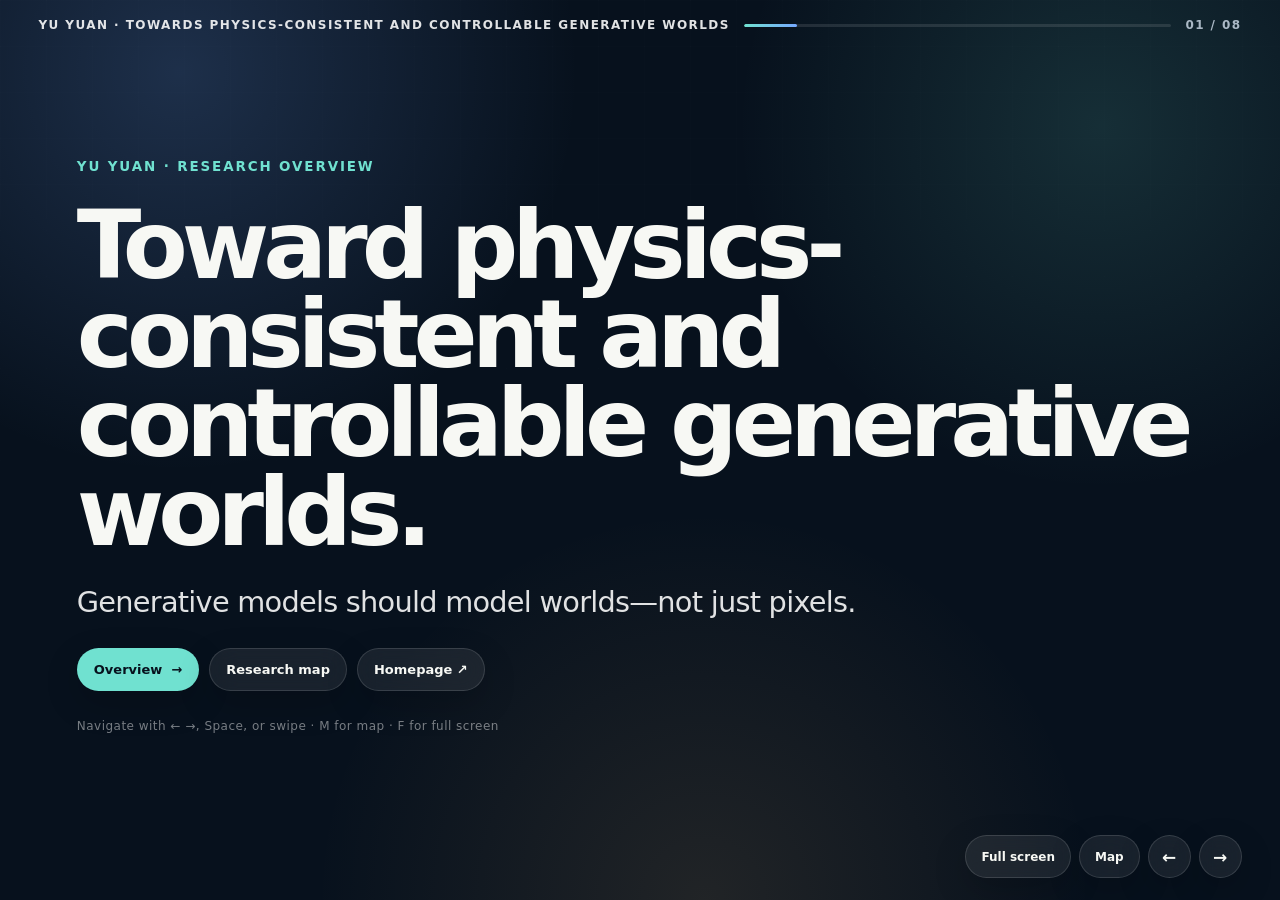
==== yu_work_slides/index.html @ f40a9c60 "clean last" ====
<!doctype html>
<html lang="en">
<head>
<meta charset="utf-8">
<meta name="viewport" content="width=device-width, initial-scale=1">
<meta name="theme-color" content="#07111d">
<title>Yu Yuan — Research Journey</title>
<meta name="description" content="Yu Yuan's research toward physics-consistent and controllable generative worlds.">
<style>
  :root {
    --bg: #07111d;
    --bg-soft: #0c1b2a;
    --ink: #f7f8f4;
    --muted: #aab8c5;
    --line: rgba(255,255,255,.13);
    --glass: rgba(255,255,255,.065);
    --cyan: #70e1d0;
    --blue: #77a9ff;
    --gold: #f4bd73;
    --coral: #ff897d;
    --shadow: 0 28px 90px rgba(0,0,0,.38);
  }
  * { box-sizing: border-box; }
  html, body { height: 100%; margin: 0; }
  html { background: var(--bg); }
  body {
    overflow: hidden;
    color: var(--ink);
    background:
      radial-gradient(circle at 14% 8%, rgba(119,169,255,.20), transparent 29%),
      radial-gradient(circle at 86% 14%, rgba(112,225,208,.14), transparent 27%),
      radial-gradient(circle at 55% 100%, rgba(244,189,115,.11), transparent 34%),
      var(--bg);
    font-family: Inter, ui-sans-serif, system-ui, -apple-system, BlinkMacSystemFont, "Segoe UI", sans-serif;
  }
  body::before {
    content: "";
    position: fixed;
    inset: 0;
    pointer-events: none;
    opacity: .3;
    background-image:
      linear-gradient(rgba(255,255,255,.035) 1px, transparent 1px),
      linear-gradient(90deg, rgba(255,255,255,.035) 1px, transparent 1px);
    background-size: 46px 46px;
    mask-image: linear-gradient(to bottom, black, transparent 88%);
  }
  a { color: inherit; text-decoration: none; }
  button { font: inherit; }
  :focus-visible { outline: 3px solid var(--cyan); outline-offset: 4px; }

  .topbar {
    position: fixed;
    z-index: 20;
    top: 18px;
    left: clamp(20px, 3vw, 44px);
    right: clamp(20px, 3vw, 44px);
    display: flex;
    align-items: center;
    gap: 14px;
    color: var(--muted);
    font-size: 12px;
    font-weight: 750;
    letter-spacing: .12em;
    text-transform: uppercase;
    pointer-events: none;
  }
  .brand { color: rgba(255,255,255,.88); white-space: nowrap; }
  .progress { flex: 1; height: 3px; overflow: hidden; border-radius: 99px; background: rgba(255,255,255,.11); }
  .progress i { display: block; width: 0; height: 100%; border-radius: inherit; background: linear-gradient(90deg, var(--cyan), var(--blue)); transition: width .35s ease; }
  .deck { position: relative; width: 100vw; height: 100vh; perspective: 1500px; }
  .slide {
    position: absolute;
    inset: 0;
    display: none;
    padding: clamp(60px, 6vw, 92px) clamp(26px, 6vw, 92px) clamp(82px, 8vh, 104px);
    opacity: 0;
    transform: translate3d(0, 20px, -18px) scale(.988);
    transition: opacity .34s ease, transform .34s ease;
  }
  .slide.active { display: grid; opacity: 1; transform: none; }
  .safe { width: min(1380px, 100%); height: 100%; margin: auto; display: grid; align-content: center; gap: clamp(18px, 3vh, 32px); }
  .eyebrow { color: var(--cyan); font-size: clamp(12px, 1.05vw, 15px); font-weight: 800; letter-spacing: .14em; text-transform: uppercase; }
  h1, h2, h3, p { margin: 0; }
  h1 { max-width: 1220px; font-size: clamp(50px, 7.4vw, 106px); line-height: .94; letter-spacing: -.064em; }
  h2 { max-width: 1150px; font-size: clamp(38px, 5.1vw, 76px); line-height: .99; letter-spacing: -.052em; }
  h3 { font-size: clamp(21px, 2vw, 31px); line-height: 1.08; letter-spacing: -.028em; }
  p { max-width: 920px; color: var(--muted); font-size: clamp(16px, 1.45vw, 22px); line-height: 1.48; }
  strong { color: var(--ink); }
  .lede { color: rgba(255,255,255,.88); font-size: clamp(20px, 2.25vw, 34px); line-height: 1.3; letter-spacing: -.026em; }
  .accent { color: var(--cyan); }
  .dim { color: rgba(255,255,255,.42); }
  .actions { display: flex; flex-wrap: wrap; gap: 10px; }
  .button, .nav button {
    display: inline-flex;
    align-items: center;
    justify-content: center;
    gap: 8px;
    min-height: 43px;
    padding: 10px 16px;
    border: 1px solid var(--line);
    border-radius: 999px;
    color: var(--ink);
    background: rgba(255,255,255,.075);
    box-shadow: 0 12px 34px rgba(0,0,0,.18);
    backdrop-filter: blur(14px);
    cursor: pointer;
    font-size: 13px;
    font-weight: 760;
    transition: transform .2s ease, background .2s ease, border-color .2s ease;
  }
  .button:hover, .nav button:hover { transform: translateY(-2px); background: rgba(255,255,255,.14); border-color: rgba(255,255,255,.27); }
  .button.primary { color: #07111d; border-color: transparent; background: var(--cyan); }
  .button.primary:hover { background: #96eee2; }
  .hint { color: rgba(255,255,255,.46); font-size: 12px; letter-spacing: .04em; }
  .glass { border: 1px solid var(--line); border-radius: 26px; background: linear-gradient(155deg, rgba(255,255,255,.10), rgba(255,255,255,.04)); box-shadow: var(--shadow); }
  .split { display: grid; grid-template-columns: minmax(0, .92fr) minmax(420px, 1.08fr); gap: clamp(28px, 4vw, 64px); align-items: center; }
  .copy { display: grid; gap: 18px; align-content: center; }
  .figure-wrap { position: relative; padding: 12px; }
  .figure-wrap::after { content: ""; position: absolute; inset: 12px; border-radius: 18px; box-shadow: inset 0 0 0 1px rgba(0,0,0,.08); pointer-events: none; }
  .figure { display: block; width: 100%; max-height: 58vh; object-fit: contain; border-radius: 18px; background: #fff; }
  .chips { display: flex; flex-wrap: wrap; gap: 8px; }
  .chip { padding: 7px 10px; border: 1px solid var(--line); border-radius: 999px; color: rgba(255,255,255,.72); background: rgba(255,255,255,.045); font-size: 12px; font-weight: 700; }
  .project-no { color: rgba(255,255,255,.30); font-size: 13px; font-weight: 850; letter-spacing: .15em; }
  .project-points { display: grid; grid-template-columns: repeat(3, 1fr); gap: 10px; }
  .project-points div { padding: 13px 14px; border-left: 2px solid rgba(112,225,208,.42); background: rgba(255,255,255,.035); }
  .project-points small { display: block; margin-bottom: 5px; color: var(--cyan); font-size: 10px; font-weight: 850; letter-spacing: .12em; text-transform: uppercase; }
  .project-points span { color: rgba(255,255,255,.78); font-size: 13px; line-height: 1.35; }

  .question { display: grid; gap: clamp(26px, 5vh, 50px); text-align: center; justify-items: center; }
  .question h2 { max-width: 1180px; }
  .axes { display: grid; width: min(1040px, 100%); grid-template-columns: repeat(4, 1fr); gap: 12px; }
  .axis { padding: 18px 12px; border: 1px solid var(--line); border-radius: 20px; background: rgba(255,255,255,.055); }
  .axis b { display: block; margin-bottom: 4px; font-size: clamp(18px, 2vw, 27px); }
  .axis span { color: var(--muted); font-size: 12px; }

  .map-head { display: flex; align-items: end; justify-content: space-between; gap: 30px; }
  .map { display: grid; grid-template-columns: repeat(4, 1fr); gap: 14px; }
  .map-card {
    position: relative;
    min-height: clamp(225px, 30vh, 320px);
    overflow: hidden;
    padding: 22px;
    border: 1px solid var(--line);
    border-radius: 25px;
    background: rgba(255,255,255,.06);
    box-shadow: 0 22px 65px rgba(0,0,0,.22);
    display: flex;
    flex-direction: column;
    justify-content: space-between;
    transition: transform .23s ease, background .23s ease, border-color .23s ease;
  }
  .map-card::before { content: ""; position: absolute; inset: 0; z-index: -1; opacity: .55; background: radial-gradient(circle at 90% 0%, var(--glow), transparent 44%); }
  .map-card::after { content: "→"; position: absolute; right: 18px; bottom: 14px; color: var(--cyan); font-size: 24px; opacity: 0; transform: translateX(-8px); transition: .23s ease; }
  .map-card:hover { transform: translateY(-6px); background: rgba(255,255,255,.105); border-color: rgba(255,255,255,.25); }
  .map-card:hover::after { opacity: 1; transform: none; }
  .map-card small { color: var(--cyan); font-size: 10px; font-weight: 850; letter-spacing: .12em; text-transform: uppercase; }
  .map-card .venue { display: inline-block; margin-top: 8px; color: var(--gold); font-size: 11px; font-weight: 800; letter-spacing: .04em; }
  .map-card .step { color: rgba(255,255,255,.30); font-size: 42px; font-weight: 300; }
  .map-card p { margin-top: 10px; font-size: 14px; line-height: 1.4; }
  .map-card .unlock { margin-top: 16px; color: rgba(255,255,255,.75); font-size: 12px; font-weight: 750; }
  .map-card:nth-child(1) { --glow: rgba(255,137,125,.42); }
  .map-card:nth-child(2) { --glow: rgba(244,189,115,.42); }
  .map-card:nth-child(3) { --glow: rgba(119,169,255,.42); }
  .map-card:nth-child(4) { --glow: rgba(112,225,208,.42); }
  .map-arrow { display: none; }

  .nav { position: fixed; z-index: 30; right: clamp(18px, 3vw, 44px); bottom: 22px; display: flex; gap: 8px; }
  .nav button { width: 43px; padding: 0; font-size: 17px; }
  .nav #mapButton, .nav #fullscreenButton { width: auto; padding: 0 15px; font-size: 12px; }

  @media (max-width: 980px) {
    body { overflow: auto; }
    .deck { min-height: 100vh; height: auto; }
    .slide { position: relative; min-height: 100vh; height: auto; overflow: auto; }
    .slide:not(.active) { display: none; }
    .safe { height: auto; min-height: calc(100vh - 142px); }
    .split { grid-template-columns: 1fr; }
    .split { align-content: start; }
    .figure { max-height: 40vh; }
    .map { grid-template-columns: 1fr 1fr; }
    .project-points { grid-template-columns: 1fr; }
  }
  @media (max-width: 640px) {
    .topbar { top: 12px; }
    .brand { display: none; }
    .slide { padding: 56px 18px 92px; }
    .axes, .map { grid-template-columns: 1fr; }
    .map-head { display: grid; }
    .map-card { min-height: 190px; }
    .nav { right: 14px; bottom: 14px; }
  }
  @media (prefers-reduced-motion: reduce) {
    *, *::before, *::after { scroll-behavior: auto !important; transition-duration: .01ms !important; }
  }
</style>
</head>
<body>
<div class="topbar" aria-hidden="true">
  <span class="brand">Yu Yuan · Towards Physics-consistent and Controllable Generative Worlds</span>
  <div class="progress"><i id="bar"></i></div>
  <span id="count">01 / 08</span>
</div>

<main class="deck" id="deck">
  <section class="slide" data-route="home" aria-label="Introduction">
    <div class="safe">
      <div class="eyebrow">Yu Yuan · Research overview</div>
      <h1>Toward physics-consistent and controllable generative worlds.</h1>
      <p class="lede">Generative models should model worlds—not just pixels.</p>
      <div class="actions">
        <a class="button primary" href="#mission">Overview&nbsp; →</a>
        <a class="button" href="#map">Research map</a>
        <a class="button" href="../">Homepage ↗</a>
      </div>
      <p class="hint">Navigate with ← →, Space, or swipe · M for map · F for full screen</p>
    </div>
  </section>

  <section class="slide" data-route="mission" aria-label="Research mission">
    <div class="safe question">
      <div class="eyebrow">The core research question</div>
      <h2>How can we build <span class="accent">physics-consistent and controllable generative worlds?</span></h2>
      <p class="lede">Consistent across camera, time, and space. Controllable through conditions, goals, and constraints.</p>
      <div class="axes">
        <div class="axis"><b>Camera</b><span>physics-consistent image formation</span></div>
        <div class="axis"><b>Time</b><span>controllable physical dynamics</span></div>
        <div class="axis"><b>Space</b><span>consistent 4D world completion</span></div>
        <div class="axis"><b>Action</b><span>control under goals and constraints</span></div>
      </div>
    </div>
  </section>

  <section class="slide" data-route="map" aria-label="Interactive research map">
    <div class="safe">
      <div class="map-head">
        <div>
          <div class="eyebrow">Interactive research map</div>
          <h2>Four steps toward physics-consistent and controllable generative worlds.</h2>
        </div>
      </div>
      <div class="map">
        <a class="map-card" href="#genphoto">
          <div><span class="step">01</span><small>Space × Camera</small><h3>Generative Photography</h3><span class="venue">CVPR 2025 Highlight</span><p>Change the camera, preserve the scene.</p></div>
          <div class="unlock">Camera-physics consistency and control</div>
        </a>
        <a class="map-card" href="#newtongen">
          <div><span class="step">02</span><small>Time × Physics</small><h3>NewtonGen</h3><span class="venue">ICLR 2026</span><p>Generate motion that follows physical laws.</p></div>
          <div class="unlock">Motion-physics consistency and control</div>
        </a>
        <a class="map-card" href="#seeu">
          <div><span class="step">03</span><small>Space × Time</small><h3>SeeU</h3><span class="venue">CVPR 2026</span><p>Generate the world beyond observed space-time.</p></div>
          <div class="unlock">Space-time consistency and generation</div>
        </a>
        <a class="map-card" href="#optiworld">
          <div><span class="step">04</span><small>Action × Constraints</small><h3>OptiWorld</h3><span class="venue">Under Review</span><p>Choose a better future under constraints.</p></div>
          <div class="unlock">Goal-directed control under constraints</div>
        </a>
      </div>
    </div>
  </section>

  <section class="slide" data-route="genphoto" aria-label="Generative Photography">
    <div class="safe split">
      <div class="copy">
        <div class="project-no">01 / 04</div>
        <div class="eyebrow">Generative Photography · CVPR 2025 Highlight</div>
        <h2>Control the camera, preserve the world.</h2>
        <p>Control focal length, bokeh, shutter speed, and color temperature while preserving scene identity.</p>
        <div class="project-points">
          <div><small>Problem</small><span>Camera prompts do not obey optics.</span></div>
          <div><small>Idea</small><span>Dimensional lifting disentangles scene and camera; differentiated parameter injection enables fine-grained control.</span></div>
          <div><small>Result</small><span>Controllable effects with stronger scene consistency.</span></div>
        </div>
        <div class="actions"><a class="button primary" href="https://yuyuanspace.com/GenerativePhotography/" target="_blank" rel="noopener">Project page ↗</a><a class="button" href="#map">Back to map</a></div>
      </div>
      <div class="figure-wrap glass"><img class="figure" src="genphoto_pipeline.png" alt="Generative Photography camera-control pipeline"></div>
    </div>
  </section>

  <section class="slide" data-route="newtongen" aria-label="NewtonGen">
    <div class="safe split">
      <div class="copy">
        <div class="project-no">02 / 04</div>
        <div class="eyebrow">NewtonGen · ICLR 2026</div>
        <h2>Give video generation a sense of physics.</h2>
        <p>Learn Neural Newtonian Dynamics, then guide video generation with explicit physical states.</p>
        <div class="project-points">
          <div><small>Problem</small><span>Video models imitate motion without understanding it.</span></div>
          <div><small>Idea</small><span>Linear neural ODEs plus a residual model.</span></div>
          <div><small>Result</small><span>Diverse motion with explicit parameter control.</span></div>
        </div>
        <div class="actions"><a class="button primary" href="https://yuyuanspace.com/NewtonGen/" target="_blank" rel="noopener">Project page ↗</a><a class="button" href="#map">Back to map</a></div>
      </div>
      <div class="figure-wrap glass"><img class="figure" src="newtongen_framework.png" alt="NewtonGen framework"></div>
    </div>
  </section>

  <section class="slide" data-route="seeu" aria-label="SeeU">
    <div class="safe split">
      <div class="copy">
        <div class="project-no">03 / 04</div>
        <div class="eyebrow">SeeU · CVPR 2026</div>
        <h2>See beyond the observed time and space.</h2>
        <p>Lift sparse 2D observations into a continuous 4D world across unseen times and viewpoints.</p>
        <div class="project-points">
          <div><small>Problem</small><span>Observations are sparse in both time and viewpoint.</span></div>
          <div><small>Idea</small><span>Model continuous physical equations of motion in a 4D world.</span></div>
          <div><small>Result</small><span>Temporal, spatial, and edited unseen-world generation.</span></div>
        </div>
        <div class="actions"><a class="button primary" href="https://yuyuanspace.com/SeeU/" target="_blank" rel="noopener">Project page ↗</a><a class="button" href="#map">Back to map</a></div>
      </div>
      <div class="figure-wrap glass"><img class="figure" src="seeu_prelim.png" alt="SeeU continuous 4D world overview"></div>
    </div>
  </section>

  <section class="slide" data-route="optiworld" aria-label="OptiWorld">
    <div class="safe split">
      <div class="copy">
        <div class="project-no">04 / 04</div>
        <div class="eyebrow">OptiWorld · Under Review</div>
        <h2>Plan a better future, then render it.</h2>
        <p>Optimize goal-directed trajectories under physical constraints before rendering the future.</p>
        <div class="project-points">
          <div><small>Problem</small><span>Plausible futures can still be unsafe or inefficient.</span></div>
          <div><small>Idea</small><span>Unify constraints on a trajectory manifold, then actively perceive and plan the optimal path.</span></div>
          <div><small>Result</small><span>Goal-conditioned and counterfactual world generation.</span></div>
        </div>
        <div class="actions"><a class="button primary" href="https://yuyuanspace.com/OptiWorld/" target="_blank" rel="noopener">Project page ↗</a><a class="button" href="#map">Back to map</a></div>
      </div>
      <div class="figure-wrap glass"><img class="figure" src="optiworld_teaser.png" alt="OptiWorld optimal-control overview"></div>
    </div>
  </section>

  <section class="slide" data-route="end" aria-label="Closing">
    <div class="safe question">
      <h1>Thank you.</h1>
      <div class="actions">
        <a class="button primary" href="mailto:mryuanyu@outlook.com">Email</a>
        <a class="button" href="../">Homepage ↗</a>
        <a class="button" href="#home">Restart</a>
      </div>
    </div>
  </section>

</main>

<nav class="nav" aria-label="Slide navigation">
  <button id="fullscreenButton" type="button" aria-label="Enter full screen">Full screen</button>
  <button id="mapButton" type="button" aria-label="Open research map">Map</button>
  <button id="prev" type="button" aria-label="Previous slide">←</button>
  <button id="next" type="button" aria-label="Next slide">→</button>
</nav>

<script>
(() => {
  const slides = [...document.querySelectorAll('.slide')];
  const routes = slides.map(slide => slide.dataset.route);
  const bar = document.getElementById('bar');
  const count = document.getElementById('count');
  const fullscreenButton = document.getElementById('fullscreenButton');
  let index = 0;
  let startX = null;

  const routeFromUrl = () => {
    const query = new URLSearchParams(location.search);
    return query.get('slide') || decodeURIComponent(location.hash.replace(/^#\/?/, '')).trim() || 'home';
  };

  const go = (target, updateUrl = true) => {
    if (typeof target === 'string') {
      const found = routes.indexOf(target);
      index = found >= 0 ? found : 0;
    } else {
      index = Math.min(Math.max(target, 0), slides.length - 1);
    }
    slides.forEach((slide, slideIndex) => {
      const active = slideIndex === index;
      slide.classList.toggle('active', active);
      slide.setAttribute('aria-hidden', String(!active));
      if (active) slide.scrollTop = 0;
    });
    bar.style.width = `${((index + 1) / slides.length * 100).toFixed(2)}%`;
    count.textContent = `${String(index + 1).padStart(2, '0')} / ${String(slides.length).padStart(2, '0')}`;
    document.getElementById('prev').disabled = index === 0;
    document.getElementById('next').disabled = index === slides.length - 1;
    if (updateUrl && location.hash !== `#${routes[index]}`) history.pushState(null, '', `#${routes[index]}`);
  };

  addEventListener('hashchange', () => go(routeFromUrl(), false));
  addEventListener('popstate', () => go(routeFromUrl(), false));
  document.getElementById('prev').addEventListener('click', () => go(index - 1));
  document.getElementById('next').addEventListener('click', () => go(index + 1));
  document.getElementById('mapButton').addEventListener('click', () => go('map'));

  const fullscreenElement = () => document.fullscreenElement || document.webkitFullscreenElement;
  const enterFullscreen = document.documentElement.requestFullscreen || document.documentElement.webkitRequestFullscreen;
  const exitFullscreen = document.exitFullscreen || document.webkitExitFullscreen;
  const updateFullscreenButton = () => {
    const active = Boolean(fullscreenElement());
    fullscreenButton.textContent = active ? 'Exit full screen' : 'Full screen';
    fullscreenButton.setAttribute('aria-label', active ? 'Exit full screen' : 'Enter full screen');
  };
  const toggleFullscreen = async () => {
    try {
      if (fullscreenElement()) await exitFullscreen.call(document);
      else await enterFullscreen.call(document.documentElement);
    } catch (_) {}
  };
  if (!enterFullscreen || !exitFullscreen) fullscreenButton.hidden = true;
  else fullscreenButton.addEventListener('click', toggleFullscreen);
  document.addEventListener('fullscreenchange', updateFullscreenButton);
  document.addEventListener('webkitfullscreenchange', updateFullscreenButton);

  document.addEventListener('keydown', event => {
    if (event.metaKey || event.ctrlKey || event.altKey) return;
    if (['ArrowRight', 'PageDown', ' '].includes(event.key)) { event.preventDefault(); go(index + 1); }
    if (['ArrowLeft', 'PageUp', 'Backspace'].includes(event.key)) { event.preventDefault(); go(index - 1); }
    if (event.key.toLowerCase() === 'm') go('map');
    if (event.key.toLowerCase() === 'f' && !fullscreenButton.hidden) toggleFullscreen();
    if (event.key === 'Home') go(0);
    if (event.key === 'End') go(slides.length - 1);
  });
  addEventListener('pointerdown', event => { startX = event.clientX; });
  addEventListener('pointerup', event => {
    if (startX === null) return;
    const delta = event.clientX - startX;
    if (Math.abs(delta) > 80) go(index + (delta < 0 ? 1 : -1));
    startX = null;
  });

  go(routeFromUrl(), false);
})();
</script>
</body>
</html>
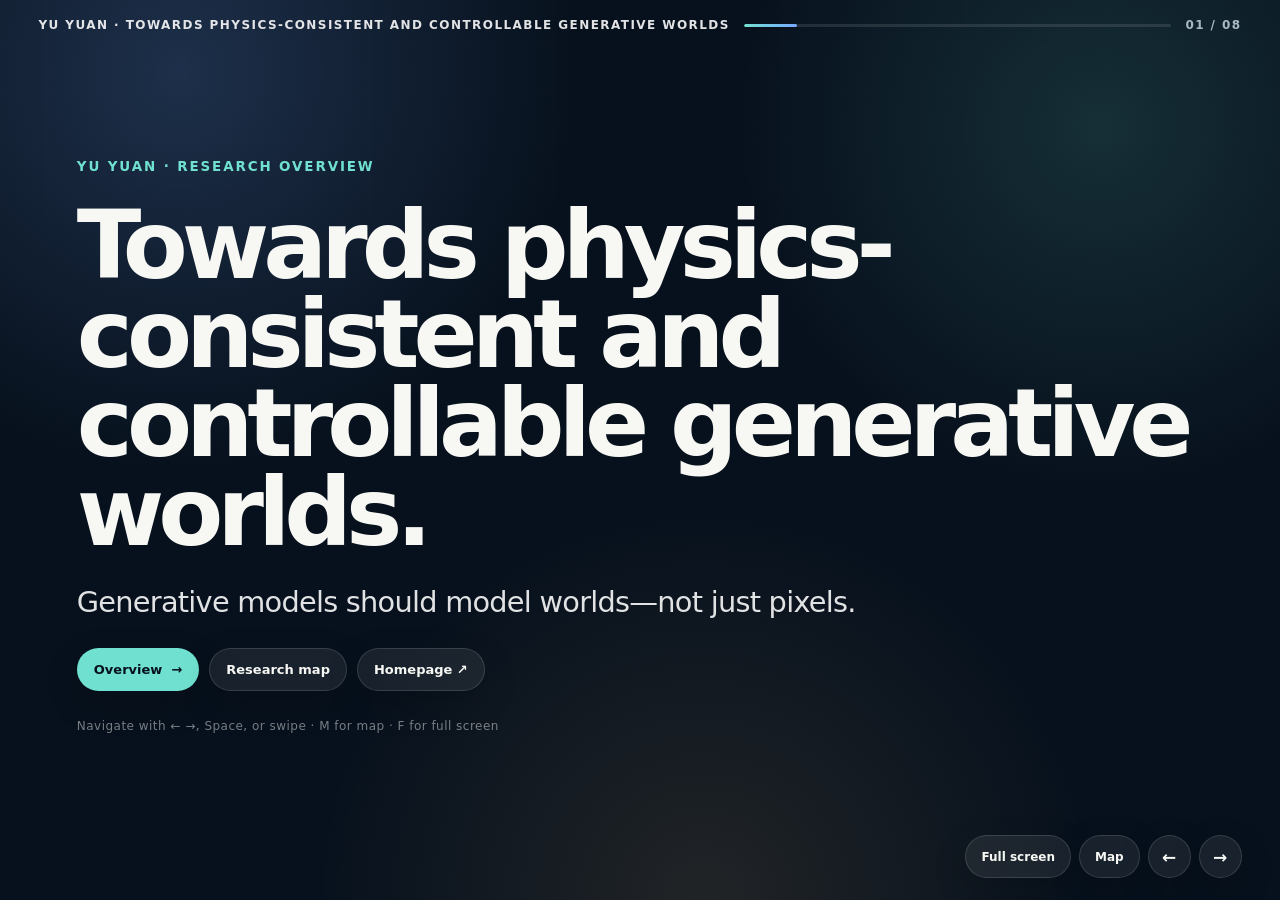
==== commit 387326f4: "add s" ====
--- a/yu_work_slides/index.html
+++ b/yu_work_slides/index.html
@@ -206,7 +206,7 @@
   <section class="slide" data-route="home" aria-label="Introduction">
     <div class="safe">
       <div class="eyebrow">Yu Yuan · Research overview</div>
-      <h1>Toward physics-consistent and controllable generative worlds.</h1>
+      <h1>Towards physics-consistent and controllable generative worlds.</h1>
       <p class="lede">Generative models should model worlds—not just pixels.</p>
       <div class="actions">
         <a class="button primary" href="#mission">Overview&nbsp; →</a>
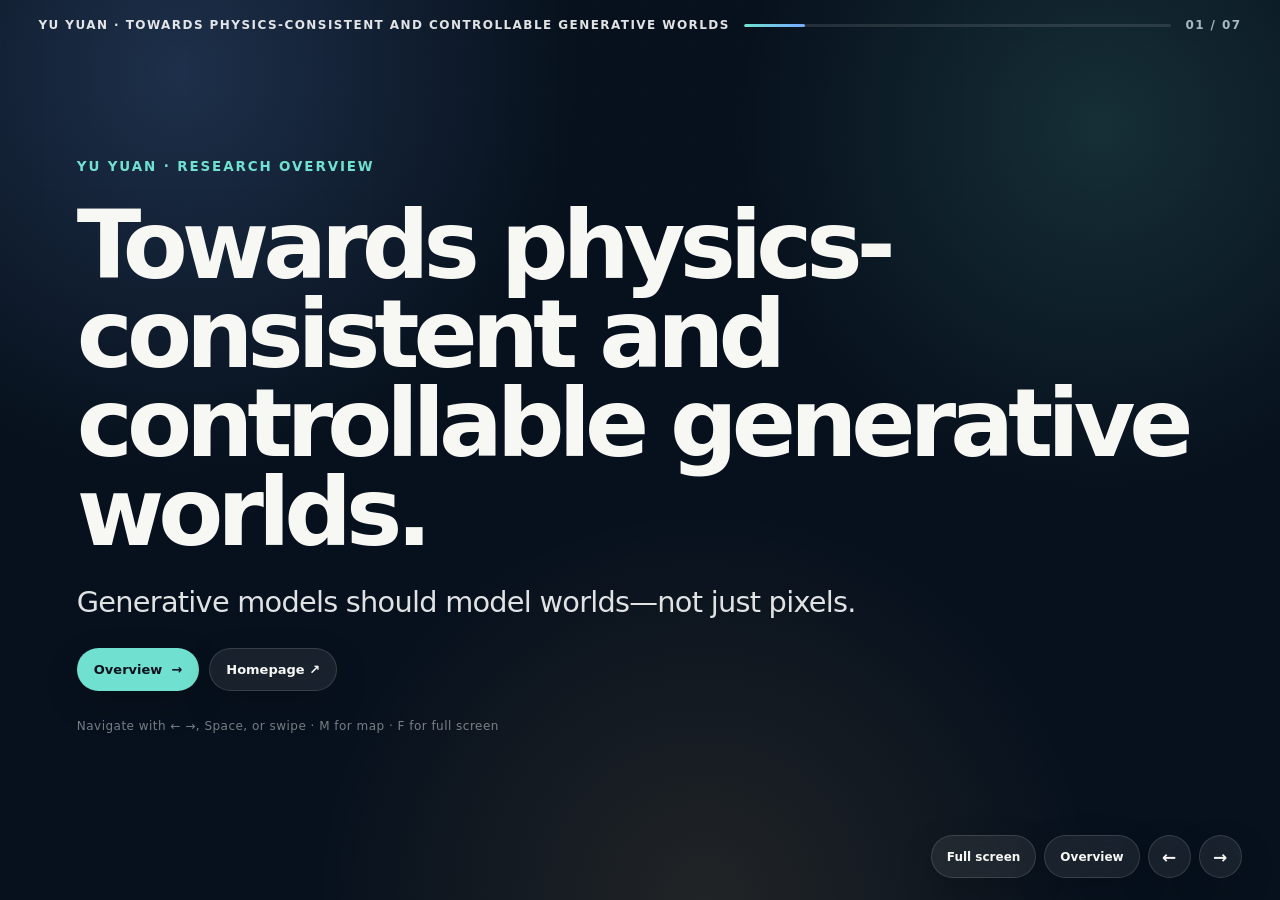
==== commit 7e523772: "update slides" ====
--- a/yu_work_slides/index.html
+++ b/yu_work_slides/index.html
@@ -119,6 +119,12 @@
   .figure-wrap { position: relative; padding: 12px; }
   .figure-wrap::after { content: ""; position: absolute; inset: 12px; border-radius: 18px; box-shadow: inset 0 0 0 1px rgba(0,0,0,.08); pointer-events: none; }
   .figure { display: block; width: 100%; max-height: 58vh; object-fit: contain; border-radius: 18px; background: #fff; }
+  .media-grid { display: grid; width: 100%; overflow: hidden; gap: 4px; border-radius: 18px; background: #fff; }
+  .media-grid img, .media-grid video { display: block; width: 100%; height: 100%; min-width: 0; object-fit: contain; background: #fff; }
+  .media-grid.genphoto-grid { grid-template-columns: repeat(2, 1fr); aspect-ratio: 3 / 2; }
+  .media-grid.newtongen-grid { grid-template-columns: repeat(2, 1fr); aspect-ratio: 4 / 1; }
+  .media-grid.seeu-grid { grid-template-columns: 4fr 4fr 2fr; aspect-ratio: 3.6 / 1; }
+  .media-grid.optiworld-grid { grid-template-columns: repeat(2, 1fr); aspect-ratio: 3 / 1; }
   .chips { display: flex; flex-wrap: wrap; gap: 8px; }
   .chip { padding: 7px 10px; border: 1px solid var(--line); border-radius: 999px; color: rgba(255,255,255,.72); background: rgba(255,255,255,.045); font-size: 12px; font-weight: 700; }
   .project-no { color: rgba(255,255,255,.30); font-size: 13px; font-weight: 850; letter-spacing: .15em; }
@@ -129,41 +135,56 @@
 
   .question { display: grid; gap: clamp(26px, 5vh, 50px); text-align: center; justify-items: center; }
   .question h2 { max-width: 1180px; }
-  .axes { display: grid; width: min(1040px, 100%); grid-template-columns: repeat(4, 1fr); gap: 12px; }
-  .axis { padding: 18px 12px; border: 1px solid var(--line); border-radius: 20px; background: rgba(255,255,255,.055); }
-  .axis b { display: block; margin-bottom: 4px; font-size: clamp(18px, 2vw, 27px); }
-  .axis span { color: var(--muted); font-size: 12px; }
-
-  .map-head { display: flex; align-items: end; justify-content: space-between; gap: 30px; }
-  .map { display: grid; grid-template-columns: repeat(4, 1fr); gap: 14px; }
-  .map-card {
+  .overview { gap: clamp(22px, 3.5vh, 36px); }
+  .overview-intro { display: grid; gap: 10px; }
+  .overview-intro h2 { max-width: 1120px; font-size: clamp(36px, 4.6vw, 66px); }
+  .overview-intro .lede { max-width: 1160px; font-size: clamp(18px, 1.8vw, 27px); }
+  .timeline { position: relative; display: grid; width: 100%; grid-template-columns: repeat(4, minmax(0, 1fr)); gap: clamp(12px, 2vw, 28px); }
+  .timeline::before {
+    content: "";
+    position: absolute;
+    top: 27px;
+    left: 12.5%;
+    right: 12.5%;
+    height: 4px;
+    border-radius: 99px;
+    background: linear-gradient(90deg, var(--coral), var(--gold), var(--blue), var(--cyan));
+    box-shadow: 0 0 28px rgba(112,225,208,.24);
+  }
+  .milestone {
+    --tone: var(--cyan);
     position: relative;
-    min-height: clamp(225px, 30vh, 320px);
-    overflow: hidden;
-    padding: 22px;
-    border: 1px solid var(--line);
-    border-radius: 25px;
-    background: rgba(255,255,255,.06);
-    box-shadow: 0 22px 65px rgba(0,0,0,.22);
-    display: flex;
-    flex-direction: column;
-    justify-content: space-between;
-    transition: transform .23s ease, background .23s ease, border-color .23s ease;
-  }
-  .map-card::before { content: ""; position: absolute; inset: 0; z-index: -1; opacity: .55; background: radial-gradient(circle at 90% 0%, var(--glow), transparent 44%); }
-  .map-card::after { content: "→"; position: absolute; right: 18px; bottom: 14px; color: var(--cyan); font-size: 24px; opacity: 0; transform: translateX(-8px); transition: .23s ease; }
-  .map-card:hover { transform: translateY(-6px); background: rgba(255,255,255,.105); border-color: rgba(255,255,255,.25); }
-  .map-card:hover::after { opacity: 1; transform: none; }
-  .map-card small { color: var(--cyan); font-size: 10px; font-weight: 850; letter-spacing: .12em; text-transform: uppercase; }
-  .map-card .venue { display: inline-block; margin-top: 8px; color: var(--gold); font-size: 11px; font-weight: 800; letter-spacing: .04em; }
-  .map-card .step { color: rgba(255,255,255,.30); font-size: 42px; font-weight: 300; }
-  .map-card p { margin-top: 10px; font-size: 14px; line-height: 1.4; }
-  .map-card .unlock { margin-top: 16px; color: rgba(255,255,255,.75); font-size: 12px; font-weight: 750; }
-  .map-card:nth-child(1) { --glow: rgba(255,137,125,.42); }
-  .map-card:nth-child(2) { --glow: rgba(244,189,115,.42); }
-  .map-card:nth-child(3) { --glow: rgba(119,169,255,.42); }
-  .map-card:nth-child(4) { --glow: rgba(112,225,208,.42); }
-  .map-arrow { display: none; }
+    z-index: 1;
+    display: grid;
+    justify-items: center;
+    gap: 9px;
+    padding: 0 8px;
+    text-align: center;
+    transition: transform .22s ease;
+  }
+  .milestone:hover { transform: translateY(-5px); }
+  .milestone:nth-child(1) { --tone: var(--coral); }
+  .milestone:nth-child(2) { --tone: var(--gold); }
+  .milestone:nth-child(3) { --tone: var(--blue); }
+  .milestone:nth-child(4) { --tone: var(--cyan); }
+  .milestone-dot {
+    display: grid;
+    width: 58px;
+    height: 58px;
+    place-items: center;
+    border: 2px solid var(--tone);
+    border-radius: 50%;
+    color: #07111d;
+    background: var(--tone);
+    box-shadow: 0 0 0 8px rgba(7,17,29,.92), 0 12px 34px rgba(0,0,0,.32);
+    font-size: 13px;
+    font-weight: 900;
+    letter-spacing: .08em;
+  }
+  .milestone h3 { margin-top: 8px; font-size: clamp(19px, 1.75vw, 27px); }
+  .milestone-meta { color: var(--tone); font-size: 10px; font-weight: 850; letter-spacing: .11em; text-transform: uppercase; }
+  .milestone-venue { color: rgba(255,255,255,.62); font-size: 11px; font-weight: 750; letter-spacing: .035em; }
+  .milestone p { max-width: 250px; font-size: 13px; line-height: 1.42; }
 
   .nav { position: fixed; z-index: 30; right: clamp(18px, 3vw, 44px); bottom: 22px; display: flex; gap: 8px; }
   .nav button { width: 43px; padding: 0; font-size: 17px; }
@@ -178,16 +199,20 @@
     .split { grid-template-columns: 1fr; }
     .split { align-content: start; }
     .figure { max-height: 40vh; }
-    .map { grid-template-columns: 1fr 1fr; }
     .project-points { grid-template-columns: 1fr; }
   }
   @media (max-width: 640px) {
     .topbar { top: 12px; }
     .brand { display: none; }
     .slide { padding: 56px 18px 92px; }
-    .axes, .map { grid-template-columns: 1fr; }
-    .map-head { display: grid; }
-    .map-card { min-height: 190px; }
+    .timeline { grid-template-columns: 1fr; gap: 20px; }
+    .timeline::before { top: 29px; bottom: 29px; left: 27px; right: auto; width: 4px; height: auto; }
+    .milestone { grid-template-columns: 58px 1fr; grid-template-rows: auto auto auto auto; justify-items: start; column-gap: 14px; padding: 0; text-align: left; }
+    .milestone-dot { grid-column: 1; grid-row: 1 / 5; }
+    .milestone h3 { grid-column: 2; grid-row: 1; margin-top: 0; }
+    .milestone-meta { grid-column: 2; grid-row: 2; }
+    .milestone-venue { grid-column: 2; grid-row: 3; }
+    .milestone p { grid-column: 2; grid-row: 4; max-width: none; }
     .nav { right: 14px; bottom: 14px; }
   }
   @media (prefers-reduced-motion: reduce) {
@@ -199,7 +224,7 @@
 <div class="topbar" aria-hidden="true">
   <span class="brand">Yu Yuan · Towards Physics-consistent and Controllable Generative Worlds</span>
   <div class="progress"><i id="bar"></i></div>
-  <span id="count">01 / 08</span>
+  <span id="count">01 / 07</span>
 </div>
 
 <main class="deck" id="deck">
@@ -210,7 +235,6 @@
       <p class="lede">Generative models should model worlds—not just pixels.</p>
       <div class="actions">
         <a class="button primary" href="#mission">Overview&nbsp; →</a>
-        <a class="button" href="#map">Research map</a>
         <a class="button" href="../">Homepage ↗</a>
       </div>
       <p class="hint">Navigate with ← →, Space, or swipe · M for map · F for full screen</p>
@@ -218,43 +242,40 @@
   </section>
 
   <section class="slide" data-route="mission" aria-label="Research mission">
-    <div class="safe question">
-      <div class="eyebrow">The core research question</div>
-      <h2>How can we build <span class="accent">physics-consistent and controllable generative worlds?</span></h2>
-      <p class="lede">Consistent across camera, time, and space. Controllable through conditions, goals, and constraints.</p>
-      <div class="axes">
-        <div class="axis"><b>Camera</b><span>physics-consistent image formation</span></div>
-        <div class="axis"><b>Time</b><span>controllable physical dynamics</span></div>
-        <div class="axis"><b>Space</b><span>consistent 4D world completion</span></div>
-        <div class="axis"><b>Action</b><span>control under goals and constraints</span></div>
-      </div>
-    </div>
-  </section>
-
-  <section class="slide" data-route="map" aria-label="Interactive research map">
-    <div class="safe">
-      <div class="map-head">
-        <div>
-          <div class="eyebrow">Interactive research map</div>
-          <h2>Four steps toward physics-consistent and controllable generative worlds.</h2>
-        </div>
-      </div>
-      <div class="map">
-        <a class="map-card" href="#genphoto">
-          <div><span class="step">01</span><small>Space × Camera</small><h3>Generative Photography</h3><span class="venue">CVPR 2025 Highlight</span><p>Change the camera, preserve the scene.</p></div>
-          <div class="unlock">Camera-physics consistency and control</div>
+    <div class="safe overview">
+      <div class="overview-intro">
+        <div class="eyebrow">One question · Four perspectives</div>
+        <h2>World generation begins with the rules that make a world coherent.</h2>
+        <p class="lede">Can generative models follow physical rules across <span class="accent">camera, dynamics, space–time, and action?</span></p>
+      </div>
+      <div class="timeline">
+        <a class="milestone" href="#genphoto">
+          <span class="milestone-dot">01</span>
+          <h3>Generative Photography</h3>
+          <span class="milestone-meta">Camera</span>
+          <span class="milestone-venue">CVPR 2025 Highlight</span>
+          <p>Disentangle scene and camera for precise imaging control.</p>
         </a>
-        <a class="map-card" href="#newtongen">
-          <div><span class="step">02</span><small>Time × Physics</small><h3>NewtonGen</h3><span class="venue">ICLR 2026</span><p>Generate motion that follows physical laws.</p></div>
-          <div class="unlock">Motion-physics consistency and control</div>
+        <a class="milestone" href="#newtongen">
+          <span class="milestone-dot">02</span>
+          <h3>NewtonGen</h3>
+          <span class="milestone-meta">Dynamics</span>
+          <span class="milestone-venue">ICLR 2026</span>
+          <p>Model latent physical dynamics to guide controllable motion.</p>
         </a>
-        <a class="map-card" href="#seeu">
-          <div><span class="step">03</span><small>Space × Time</small><h3>SeeU</h3><span class="venue">CVPR 2026</span><p>Generate the world beyond observed space-time.</p></div>
-          <div class="unlock">Space-time consistency and generation</div>
+        <a class="milestone" href="#seeu">
+          <span class="milestone-dot">03</span>
+          <h3>SeeU</h3>
+          <span class="milestone-meta">Space–time</span>
+          <span class="milestone-venue">CVPR 2026</span>
+          <p>Lift sparse observations into continuous 4D dynamics.</p>
         </a>
-        <a class="map-card" href="#optiworld">
-          <div><span class="step">04</span><small>Action × Constraints</small><h3>OptiWorld</h3><span class="venue">Under Review</span><p>Choose a better future under constraints.</p></div>
-          <div class="unlock">Goal-directed control under constraints</div>
+        <a class="milestone" href="#optiworld">
+          <span class="milestone-dot">04</span>
+          <h3>OptiWorld</h3>
+          <span class="milestone-meta">Action</span>
+          <span class="milestone-venue">Under Review</span>
+          <p>Optimize trajectories before rendering future motion.</p>
         </a>
       </div>
     </div>
@@ -266,7 +287,7 @@
         <div class="project-no">01 / 04</div>
         <div class="eyebrow">Generative Photography · CVPR 2025 Highlight</div>
         <h2>Control the camera, preserve the world.</h2>
-        <p>Control focal length, bokeh, shutter speed, and color temperature while preserving scene identity.</p>
+        <p>Control bokeh, focal length, shutter speed, and color temperature while preserving scene identity.</p>
         <div class="project-points">
           <div><small>Problem</small><span>Camera prompts do not obey optics.</span></div>
           <div><small>Idea</small><span>Dimensional lifting disentangles scene and camera; differentiated parameter injection enables fine-grained control.</span></div>
@@ -274,7 +295,14 @@
         </div>
         <div class="actions"><a class="button primary" href="https://yuyuanspace.com/GenerativePhotography/" target="_blank" rel="noopener">Project page ↗</a><a class="button" href="#map">Back to map</a></div>
       </div>
-      <div class="figure-wrap glass"><img class="figure" src="genphoto_pipeline.png" alt="Generative Photography camera-control pipeline"></div>
+      <div class="figure-wrap glass">
+        <div class="media-grid genphoto-grid" aria-label="Generative Photography camera-control results">
+          <img src="https://yuyuanspace.com/GenerativePhotography/static/videos/bokeh_rendering/0_desserts_Our.gif" alt="Bokeh rendering result">
+          <img src="https://yuyuanspace.com/GenerativePhotography/static/videos/focal_length/0_office_Our.gif" alt="Focal length control result">
+          <img src="https://yuyuanspace.com/GenerativePhotography/static/videos/shutter_speed/4_kitchen_Our.gif" alt="Shutter speed control result">
+          <img src="https://yuyuanspace.com/GenerativePhotography/static/videos/color_temperature/0_room_Our.gif" alt="Color temperature control result">
+        </div>
+      </div>
     </div>
   </section>
 
@@ -292,7 +320,12 @@
         </div>
         <div class="actions"><a class="button primary" href="https://yuyuanspace.com/NewtonGen/" target="_blank" rel="noopener">Project page ↗</a><a class="button" href="#map">Back to map</a></div>
       </div>
-      <div class="figure-wrap glass"><img class="figure" src="newtongen_framework.png" alt="NewtonGen framework"></div>
+      <div class="figure-wrap glass">
+        <div class="media-grid newtongen-grid" aria-label="NewtonGen physics-consistent motion results">
+          <img src="https://yuyuanspace.com/NewtonGen/static/images/teaser_a.gif" alt="NewtonGen supported dynamics">
+          <img src="https://yuyuanspace.com/NewtonGen/static/images/teaser_b.gif" alt="NewtonGen controllable generation results">
+        </div>
+      </div>
     </div>
   </section>
 
@@ -310,7 +343,13 @@
         </div>
         <div class="actions"><a class="button primary" href="https://yuyuanspace.com/SeeU/" target="_blank" rel="noopener">Project page ↗</a><a class="button" href="#map">Back to map</a></div>
       </div>
-      <div class="figure-wrap glass"><img class="figure" src="seeu_prelim.png" alt="SeeU continuous 4D world overview"></div>
+      <div class="figure-wrap glass">
+        <div class="media-grid seeu-grid" aria-label="SeeU unseen world generation results">
+          <video autoplay loop muted playsinline preload="metadata" aria-label="SeeU unseen temporal generation"><source src="https://yuyuanspace.com/SeeU/static/videos/teaser/teaser_time.mp4" type="video/mp4"></video>
+          <video autoplay loop muted playsinline preload="metadata" aria-label="SeeU unseen spatial generation"><source src="https://yuyuanspace.com/SeeU/static/videos/teaser/teaser_space.mp4" type="video/mp4"></video>
+          <video autoplay loop muted playsinline preload="metadata" aria-label="SeeU video editing"><source src="https://yuyuanspace.com/SeeU/static/videos/teaser/teaser_edit.mp4" type="video/mp4"></video>
+        </div>
+      </div>
     </div>
   </section>
 
@@ -328,7 +367,12 @@
         </div>
         <div class="actions"><a class="button primary" href="https://yuyuanspace.com/OptiWorld/" target="_blank" rel="noopener">Project page ↗</a><a class="button" href="#map">Back to map</a></div>
       </div>
-      <div class="figure-wrap glass"><img class="figure" src="optiworld_teaser.png" alt="OptiWorld optimal-control overview"></div>
+      <div class="figure-wrap glass">
+        <div class="media-grid optiworld-grid" aria-label="OptiWorld controlled video generation results">
+          <img src="../images/OptiWorld.gif" alt="OptiWorld research teaser">
+          <video autoplay loop muted playsinline preload="metadata" aria-label="OptiWorld goal-conditioned image-to-video Case 6"><source src="https://yuyuanspace.com/OptiWorld/static/videos/optiworld/image_goal_conditioned_I2V/comparison_6/OptiWorld.mp4" type="video/mp4"></video>
+        </div>
+      </div>
     </div>
   </section>
 
@@ -347,7 +391,7 @@
 
 <nav class="nav" aria-label="Slide navigation">
   <button id="fullscreenButton" type="button" aria-label="Enter full screen">Full screen</button>
-  <button id="mapButton" type="button" aria-label="Open research map">Map</button>
+  <button id="mapButton" type="button" aria-label="Open research overview">Overview</button>
   <button id="prev" type="button" aria-label="Previous slide">←</button>
   <button id="next" type="button" aria-label="Next slide">→</button>
 </nav>
@@ -369,7 +413,8 @@
 
   const go = (target, updateUrl = true) => {
     if (typeof target === 'string') {
-      const found = routes.indexOf(target);
+      const normalizedTarget = target === 'map' ? 'mission' : target;
+      const found = routes.indexOf(normalizedTarget);
       index = found >= 0 ? found : 0;
     } else {
       index = Math.min(Math.max(target, 0), slides.length - 1);
@@ -391,7 +436,7 @@
   addEventListener('popstate', () => go(routeFromUrl(), false));
   document.getElementById('prev').addEventListener('click', () => go(index - 1));
   document.getElementById('next').addEventListener('click', () => go(index + 1));
-  document.getElementById('mapButton').addEventListener('click', () => go('map'));
+  document.getElementById('mapButton').addEventListener('click', () => go('mission'));
 
   const fullscreenElement = () => document.fullscreenElement || document.webkitFullscreenElement;
   const enterFullscreen = document.documentElement.requestFullscreen || document.documentElement.webkitRequestFullscreen;
@@ -416,7 +461,7 @@
     if (event.metaKey || event.ctrlKey || event.altKey) return;
     if (['ArrowRight', 'PageDown', ' '].includes(event.key)) { event.preventDefault(); go(index + 1); }
     if (['ArrowLeft', 'PageUp', 'Backspace'].includes(event.key)) { event.preventDefault(); go(index - 1); }
-    if (event.key.toLowerCase() === 'm') go('map');
+    if (event.key.toLowerCase() === 'm') go('mission');
     if (event.key.toLowerCase() === 'f' && !fullscreenButton.hidden) toggleFullscreen();
     if (event.key === 'Home') go(0);
     if (event.key === 'End') go(slides.length - 1);
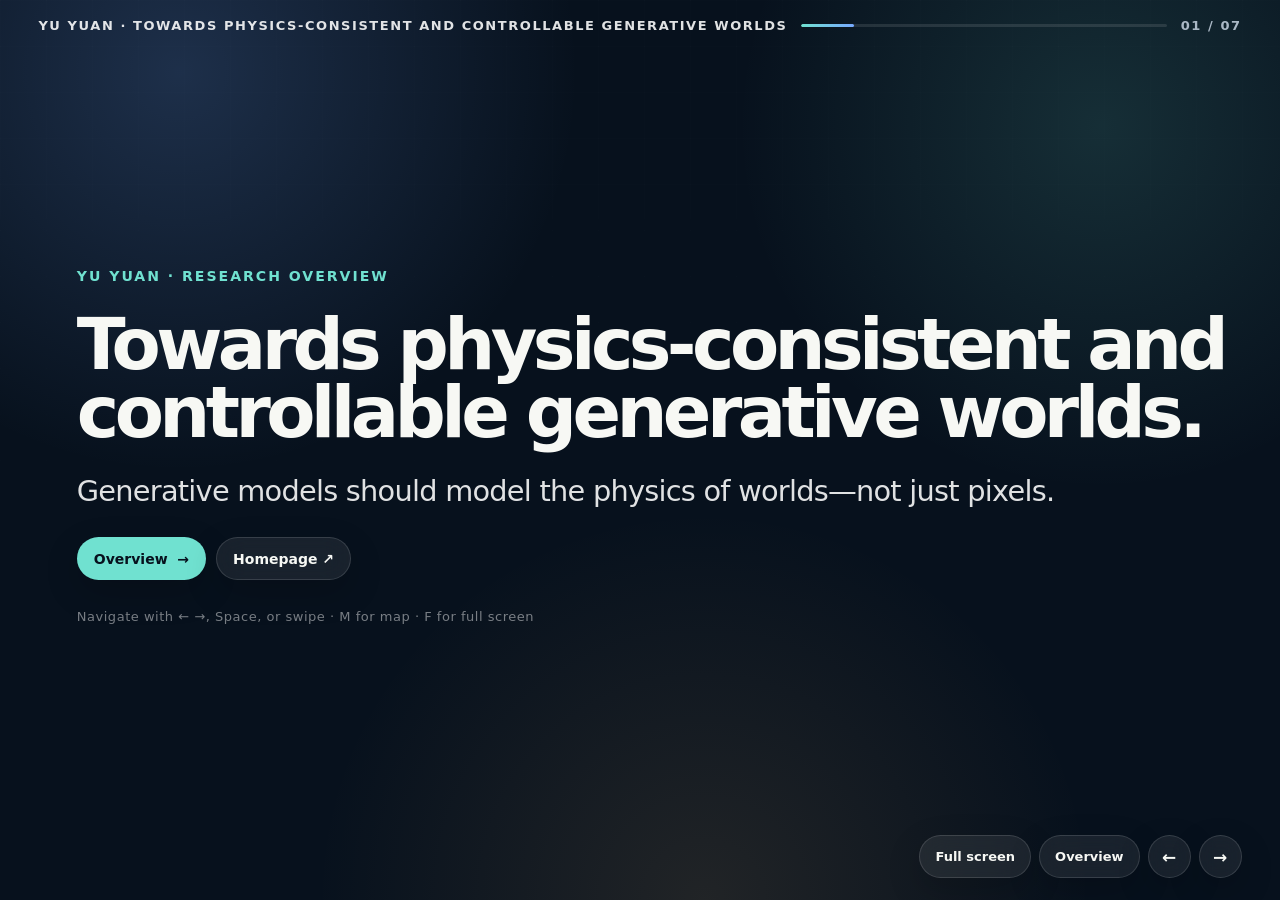
==== commit 84e5c7d9: "update slides 3" ====
--- a/yu_work_slides/index.html
+++ b/yu_work_slides/index.html
@@ -59,7 +59,7 @@
     align-items: center;
     gap: 14px;
     color: var(--muted);
-    font-size: 12px;
+    font-size: 13px;
     font-weight: 750;
     letter-spacing: .12em;
     text-transform: uppercase;
@@ -80,12 +80,15 @@
   }
   .slide.active { display: grid; opacity: 1; transform: none; }
   .safe { width: min(1380px, 100%); height: 100%; margin: auto; display: grid; align-content: center; gap: clamp(18px, 3vh, 32px); }
-  .eyebrow { color: var(--cyan); font-size: clamp(12px, 1.05vw, 15px); font-weight: 800; letter-spacing: .14em; text-transform: uppercase; }
+  .eyebrow { color: var(--cyan); font-size: clamp(14px, 1.1vw, 16px); font-weight: 800; letter-spacing: .14em; text-transform: uppercase; }
   h1, h2, h3, p { margin: 0; }
   h1 { max-width: 1220px; font-size: clamp(50px, 7.4vw, 106px); line-height: .94; letter-spacing: -.064em; }
   h2 { max-width: 1150px; font-size: clamp(38px, 5.1vw, 76px); line-height: .99; letter-spacing: -.052em; }
   h3 { font-size: clamp(21px, 2vw, 31px); line-height: 1.08; letter-spacing: -.028em; }
-  p { max-width: 920px; color: var(--muted); font-size: clamp(16px, 1.45vw, 22px); line-height: 1.48; }
+  p { max-width: 920px; color: var(--muted); font-size: clamp(18px, 1.5vw, 23px); line-height: 1.48; }
+  .slide[data-route="home"] h1 { max-width: 1080px; font-size: clamp(42px, 5.6vw, 78px); }
+  .slide[data-route="home"] .title-line { display: block; white-space: nowrap; }
+  .slide[data-route="home"] .lede { max-width: none; white-space: nowrap; }
   strong { color: var(--ink); }
   .lede { color: rgba(255,255,255,.88); font-size: clamp(20px, 2.25vw, 34px); line-height: 1.3; letter-spacing: -.026em; }
   .accent { color: var(--cyan); }
@@ -105,40 +108,56 @@
     box-shadow: 0 12px 34px rgba(0,0,0,.18);
     backdrop-filter: blur(14px);
     cursor: pointer;
-    font-size: 13px;
+    font-size: 14px;
     font-weight: 760;
     transition: transform .2s ease, background .2s ease, border-color .2s ease;
   }
   .button:hover, .nav button:hover { transform: translateY(-2px); background: rgba(255,255,255,.14); border-color: rgba(255,255,255,.27); }
   .button.primary { color: #07111d; border-color: transparent; background: var(--cyan); }
   .button.primary:hover { background: #96eee2; }
-  .hint { color: rgba(255,255,255,.46); font-size: 12px; letter-spacing: .04em; }
+  .hint { color: rgba(255,255,255,.46); font-size: 13px; letter-spacing: .04em; }
   .glass { border: 1px solid var(--line); border-radius: 26px; background: linear-gradient(155deg, rgba(255,255,255,.10), rgba(255,255,255,.04)); box-shadow: var(--shadow); }
-  .split { display: grid; grid-template-columns: minmax(0, .92fr) minmax(420px, 1.08fr); gap: clamp(28px, 4vw, 64px); align-items: center; }
-  .copy { display: grid; gap: 18px; align-content: center; }
+  .split { display: grid; grid-template-columns: minmax(0, 3fr) minmax(360px, 2fr); gap: clamp(28px, 4vw, 56px); align-items: center; align-content: center; }
+  .copy { display: grid; gap: clamp(12px, 2vh, 17px); align-content: center; }
+  .split h2 { max-width: 760px; font-size: clamp(36px, 3.5vw, 50px); line-height: .98; }
+  .split .copy > p { max-width: 720px; font-size: clamp(17px, 1.3vw, 20px); line-height: 1.38; }
   .figure-wrap { position: relative; padding: 12px; }
   .figure-wrap::after { content: ""; position: absolute; inset: 12px; border-radius: 18px; box-shadow: inset 0 0 0 1px rgba(0,0,0,.08); pointer-events: none; }
   .figure { display: block; width: 100%; max-height: 58vh; object-fit: contain; border-radius: 18px; background: #fff; }
   .media-grid { display: grid; width: 100%; overflow: hidden; gap: 4px; border-radius: 18px; background: #fff; }
   .media-grid img, .media-grid video { display: block; width: 100%; height: 100%; min-width: 0; object-fit: contain; background: #fff; }
-  .media-grid.genphoto-grid { grid-template-columns: repeat(2, 1fr); aspect-ratio: 3 / 2; }
-  .media-grid.newtongen-grid { grid-template-columns: repeat(2, 1fr); aspect-ratio: 4 / 1; }
-  .media-grid.seeu-grid { grid-template-columns: 4fr 4fr 2fr; aspect-ratio: 3.6 / 1; }
-  .media-grid.optiworld-grid { grid-template-columns: repeat(2, 1fr); aspect-ratio: 3 / 1; }
+  .split > .figure-wrap { width: 100%; justify-self: stretch; padding: 0; border: 0; border-radius: 0; background: none; box-shadow: none; }
+  .split > .figure-wrap::after { display: none; }
+  .split .media-grid, .split .figure { height: auto; max-height: 50vh; border-radius: 12px; }
+  .split .media-grid { gap: 10px; background: transparent; }
+  .split .media-grid img, .split .media-grid video { background: #05080c; border-radius: 10px; }
+  .media-grid.genphoto-grid { grid-template-columns: repeat(2, 1fr); grid-template-rows: repeat(2, minmax(0, 1fr)); aspect-ratio: 3 / 2; }
+  .media-grid.newtongen-grid { grid-template-columns: 1fr; grid-template-rows: repeat(2, minmax(0, 1fr)); aspect-ratio: 1 / 1; max-height: 48vh; }
+  .media-grid.seeu-grid { grid-template-columns: repeat(2, minmax(0, 1fr)); grid-template-rows: repeat(2, minmax(0, 1fr)); gap: 4px 10px; aspect-ratio: 1.4 / 1; max-height: 50vh; }
+  .media-grid.seeu-grid video { width: 100%; min-width: 100%; justify-self: stretch; }
+  .media-grid.seeu-grid video:nth-child(1) { grid-column: 1; grid-row: 1; }
+  .media-grid.seeu-grid video:nth-child(2) { grid-column: 1; grid-row: 2; }
+  .media-grid.seeu-grid video:nth-child(3) { grid-column: 2; grid-row: 1 / 3; }
+  .media-grid.seeu-grid video:nth-child(-n + 2) { object-fit: cover; }
+  .media-grid.optiworld-grid { grid-template-columns: 1fr; grid-template-rows: repeat(2, minmax(0, 1fr)); aspect-ratio: 1 / 1; max-height: 48vh; }
+  .split .optiworld-grid, .split .optiworld-grid img, .split .optiworld-grid video { background: transparent; }
   .chips { display: flex; flex-wrap: wrap; gap: 8px; }
   .chip { padding: 7px 10px; border: 1px solid var(--line); border-radius: 999px; color: rgba(255,255,255,.72); background: rgba(255,255,255,.045); font-size: 12px; font-weight: 700; }
-  .project-no { color: rgba(255,255,255,.30); font-size: 13px; font-weight: 850; letter-spacing: .15em; }
+  .project-no { color: rgba(255,255,255,.38); font-size: 14px; font-weight: 850; letter-spacing: .15em; }
+  .project-kicker { display: flex; align-items: baseline; gap: 14px; min-width: 0; }
+  .paper-line { display: flex; align-items: baseline; gap: 9px; min-width: 0; font-size: 13px; line-height: 1.4; }
+  .paper-line strong { flex: none; color: var(--cyan); font-size: 12px; font-weight: 900; letter-spacing: .1em; text-transform: uppercase; }
+  .paper-line span { color: rgba(255,255,255,.68); font-weight: 650; }
   .project-points { display: grid; grid-template-columns: repeat(3, 1fr); gap: 10px; }
-  .project-points div { padding: 13px 14px; border-left: 2px solid rgba(112,225,208,.42); background: rgba(255,255,255,.035); }
-  .project-points small { display: block; margin-bottom: 5px; color: var(--cyan); font-size: 10px; font-weight: 850; letter-spacing: .12em; text-transform: uppercase; }
-  .project-points span { color: rgba(255,255,255,.78); font-size: 13px; line-height: 1.35; }
+  .project-points div { padding: 11px 13px; border-left: 2px solid rgba(112,225,208,.42); background: rgba(255,255,255,.035); }
+  .project-points small { display: block; margin-bottom: 6px; color: var(--cyan); font-size: 12px; font-weight: 850; letter-spacing: .12em; text-transform: uppercase; }
+  .project-points span { color: rgba(255,255,255,.82); font-size: 13.5px; line-height: 1.38; }
 
   .question { display: grid; gap: clamp(26px, 5vh, 50px); text-align: center; justify-items: center; }
   .question h2 { max-width: 1180px; }
   .overview { gap: clamp(22px, 3.5vh, 36px); }
-  .overview-intro { display: grid; gap: 10px; }
-  .overview-intro h2 { max-width: 1120px; font-size: clamp(36px, 4.6vw, 66px); }
-  .overview-intro .lede { max-width: 1160px; font-size: clamp(18px, 1.8vw, 27px); }
+  .overview-intro { display: grid; }
+  .overview-intro h2 { max-width: 1180px; font-size: clamp(38px, 4.8vw, 68px); }
   .timeline { position: relative; display: grid; width: 100%; grid-template-columns: repeat(4, minmax(0, 1fr)); gap: clamp(12px, 2vw, 28px); }
   .timeline::before {
     content: "";
@@ -182,13 +201,12 @@
     letter-spacing: .08em;
   }
   .milestone h3 { margin-top: 8px; font-size: clamp(19px, 1.75vw, 27px); }
-  .milestone-meta { color: var(--tone); font-size: 10px; font-weight: 850; letter-spacing: .11em; text-transform: uppercase; }
-  .milestone-venue { color: rgba(255,255,255,.62); font-size: 11px; font-weight: 750; letter-spacing: .035em; }
-  .milestone p { max-width: 250px; font-size: 13px; line-height: 1.42; }
+  .milestone-meta { color: var(--tone); font-size: 13px; font-weight: 850; letter-spacing: .08em; text-transform: uppercase; }
+  .milestone-venue { color: var(--ink); font-size: 14px; font-weight: 900; letter-spacing: .04em; }
 
   .nav { position: fixed; z-index: 30; right: clamp(18px, 3vw, 44px); bottom: 22px; display: flex; gap: 8px; }
   .nav button { width: 43px; padding: 0; font-size: 17px; }
-  .nav #mapButton, .nav #fullscreenButton { width: auto; padding: 0 15px; font-size: 12px; }
+  .nav #mapButton, .nav #fullscreenButton { width: auto; padding: 0 15px; font-size: 13px; }
 
   @media (max-width: 980px) {
     body { overflow: auto; }
@@ -196,8 +214,8 @@
     .slide { position: relative; min-height: 100vh; height: auto; overflow: auto; }
     .slide:not(.active) { display: none; }
     .safe { height: auto; min-height: calc(100vh - 142px); }
-    .split { grid-template-columns: 1fr; }
-    .split { align-content: start; }
+    .split { grid-template-columns: 1fr; align-content: start; }
+    .split > .figure-wrap { width: min(820px, 100%); justify-self: center; }
     .figure { max-height: 40vh; }
     .project-points { grid-template-columns: 1fr; }
   }
@@ -205,14 +223,18 @@
     .topbar { top: 12px; }
     .brand { display: none; }
     .slide { padding: 56px 18px 92px; }
+    .slide[data-route="home"] .title-line { white-space: normal; }
+    .slide[data-route="home"] .lede { white-space: normal; }
+    .project-kicker, .paper-line { display: grid; gap: 4px; }
+    .split .media-grid, .split .figure { height: auto; max-height: none; }
+    .media-grid.genphoto-grid { grid-template-columns: repeat(2, 1fr); grid-template-rows: repeat(2, minmax(0, 1fr)); aspect-ratio: 3 / 2; }
     .timeline { grid-template-columns: 1fr; gap: 20px; }
     .timeline::before { top: 29px; bottom: 29px; left: 27px; right: auto; width: 4px; height: auto; }
-    .milestone { grid-template-columns: 58px 1fr; grid-template-rows: auto auto auto auto; justify-items: start; column-gap: 14px; padding: 0; text-align: left; }
-    .milestone-dot { grid-column: 1; grid-row: 1 / 5; }
+    .milestone { grid-template-columns: 58px 1fr; grid-template-rows: auto auto auto; justify-items: start; column-gap: 14px; padding: 0; text-align: left; }
+    .milestone-dot { grid-column: 1; grid-row: 1 / 4; }
     .milestone h3 { grid-column: 2; grid-row: 1; margin-top: 0; }
-    .milestone-meta { grid-column: 2; grid-row: 2; }
-    .milestone-venue { grid-column: 2; grid-row: 3; }
-    .milestone p { grid-column: 2; grid-row: 4; max-width: none; }
+    .milestone-venue { grid-column: 2; grid-row: 2; }
+    .milestone-meta { grid-column: 2; grid-row: 3; }
     .nav { right: 14px; bottom: 14px; }
   }
   @media (prefers-reduced-motion: reduce) {
@@ -231,8 +253,8 @@
   <section class="slide" data-route="home" aria-label="Introduction">
     <div class="safe">
       <div class="eyebrow">Yu Yuan · Research overview</div>
-      <h1>Towards physics-consistent and controllable generative worlds.</h1>
-      <p class="lede">Generative models should model worlds—not just pixels.</p>
+      <h1><span class="title-line">Towards physics-consistent and</span><span class="title-line">controllable generative worlds.</span></h1>
+      <p class="lede">Generative models should model the physics of worlds—not just pixels.</p>
       <div class="actions">
         <a class="button primary" href="#mission">Overview&nbsp; →</a>
         <a class="button" href="../">Homepage ↗</a>
@@ -244,38 +266,32 @@
   <section class="slide" data-route="mission" aria-label="Research mission">
     <div class="safe overview">
       <div class="overview-intro">
-        <div class="eyebrow">One question · Four perspectives</div>
-        <h2>World generation begins with the rules that make a world coherent.</h2>
-        <p class="lede">Can generative models follow physical rules across <span class="accent">camera, dynamics, space–time, and action?</span></p>
+        <h2>Can generative models follow physical rules across <span class="accent">camera, dynamics, space–time, and action?</span></h2>
       </div>
       <div class="timeline">
         <a class="milestone" href="#genphoto">
           <span class="milestone-dot">01</span>
           <h3>Generative Photography</h3>
-          <span class="milestone-meta">Camera</span>
           <span class="milestone-venue">CVPR 2025 Highlight</span>
-          <p>Disentangle scene and camera for precise imaging control.</p>
+          <span class="milestone-meta">Camera · Imaging physics</span>
         </a>
         <a class="milestone" href="#newtongen">
           <span class="milestone-dot">02</span>
           <h3>NewtonGen</h3>
-          <span class="milestone-meta">Dynamics</span>
           <span class="milestone-venue">ICLR 2026</span>
-          <p>Model latent physical dynamics to guide controllable motion.</p>
+          <span class="milestone-meta">Dynamics · Physical motion</span>
         </a>
         <a class="milestone" href="#seeu">
           <span class="milestone-dot">03</span>
           <h3>SeeU</h3>
-          <span class="milestone-meta">Space–time</span>
           <span class="milestone-venue">CVPR 2026</span>
-          <p>Lift sparse observations into continuous 4D dynamics.</p>
+          <span class="milestone-meta">Space–Time · Continuous 4D</span>
         </a>
         <a class="milestone" href="#optiworld">
           <span class="milestone-dot">04</span>
           <h3>OptiWorld</h3>
-          <span class="milestone-meta">Action</span>
           <span class="milestone-venue">Under Review</span>
-          <p>Optimize trajectories before rendering future motion.</p>
+          <span class="milestone-meta">Action · Optimal control</span>
         </a>
       </div>
     </div>
@@ -284,16 +300,18 @@
   <section class="slide" data-route="genphoto" aria-label="Generative Photography">
     <div class="safe split">
       <div class="copy">
-        <div class="project-no">01 / 04</div>
-        <div class="eyebrow">Generative Photography · CVPR 2025 Highlight</div>
+        <div class="project-kicker">
+          <div class="project-no">01 / 04</div>
+          <div class="paper-line"><strong>CVPR 2025 Highlight</strong><span>Generative Photography: Scene-Consistent Camera Control for Realistic Text-to-Image Synthesis</span></div>
+        </div>
         <h2>Control the camera, preserve the world.</h2>
-        <p>Control bokeh, focal length, shutter speed, and color temperature while preserving scene identity.</p>
+        <p>Scene-consistent camera control for realistic text-to-image synthesis.</p>
         <div class="project-points">
-          <div><small>Problem</small><span>Camera prompts do not obey optics.</span></div>
+          <div><small>Problem</small><span>Existing generative models do not understand the physical meaning of camera intrinsics or preserve scene consistency.</span></div>
           <div><small>Idea</small><span>Dimensional lifting disentangles scene and camera; differentiated parameter injection enables fine-grained control.</span></div>
-          <div><small>Result</small><span>Controllable effects with stronger scene consistency.</span></div>
-        </div>
-        <div class="actions"><a class="button primary" href="https://yuyuanspace.com/GenerativePhotography/" target="_blank" rel="noopener">Project page ↗</a><a class="button" href="#map">Back to map</a></div>
+          <div><small>Result</small><span>Control bokeh, focal length, shutter speed, and color temperature while preserving scene identity.</span></div>
+        </div>
+        <div class="actions"><a class="button primary" href="https://yuyuanspace.com/GenerativePhotography/" target="_blank" rel="noopener">Project page ↗</a><a class="button" href="#mission">Back to overview</a></div>
       </div>
       <div class="figure-wrap glass">
         <div class="media-grid genphoto-grid" aria-label="Generative Photography camera-control results">
@@ -309,16 +327,18 @@
   <section class="slide" data-route="newtongen" aria-label="NewtonGen">
     <div class="safe split">
       <div class="copy">
-        <div class="project-no">02 / 04</div>
-        <div class="eyebrow">NewtonGen · ICLR 2026</div>
+        <div class="project-kicker">
+          <div class="project-no">02 / 04</div>
+          <div class="paper-line"><strong>ICLR 2026</strong><span>NewtonGen: Physics-Consistent and Controllable Text-to-Video Generation via Neural Newtonian Dynamics</span></div>
+        </div>
         <h2>Give video generation a sense of physics.</h2>
-        <p>Learn Neural Newtonian Dynamics, then guide video generation with explicit physical states.</p>
+        <p>Physics-consistent and controllable text-to-video generation.</p>
         <div class="project-points">
-          <div><small>Problem</small><span>Video models imitate motion without understanding it.</span></div>
-          <div><small>Idea</small><span>Linear neural ODEs plus a residual model.</span></div>
-          <div><small>Result</small><span>Diverse motion with explicit parameter control.</span></div>
-        </div>
-        <div class="actions"><a class="button primary" href="https://yuyuanspace.com/NewtonGen/" target="_blank" rel="noopener">Project page ↗</a><a class="button" href="#map">Back to map</a></div>
+          <div><small>Problem</small><span>Video models lack physical consistency and parameter-level controllability.</span></div>
+          <div><small>Idea</small><span>Learn Neural Newtonian Dynamics, then guide video generation with explicit physical states.</span></div>
+          <div><small>Result</small><span>Diverse, physically consistent, and controllable video generation.</span></div>
+        </div>
+        <div class="actions"><a class="button primary" href="https://yuyuanspace.com/NewtonGen/" target="_blank" rel="noopener">Project page ↗</a><a class="button" href="#mission">Back to overview</a></div>
       </div>
       <div class="figure-wrap glass">
         <div class="media-grid newtongen-grid" aria-label="NewtonGen physics-consistent motion results">
@@ -332,16 +352,18 @@
   <section class="slide" data-route="seeu" aria-label="SeeU">
     <div class="safe split">
       <div class="copy">
-        <div class="project-no">03 / 04</div>
-        <div class="eyebrow">SeeU · CVPR 2026</div>
+        <div class="project-kicker">
+          <div class="project-no">03 / 04</div>
+          <div class="paper-line"><strong>CVPR 2026</strong><span>SeeU: Seeing the Unseen World via 4D Dynamics-Aware Generation</span></div>
+        </div>
         <h2>See beyond the observed time and space.</h2>
-        <p>Lift sparse 2D observations into a continuous 4D world across unseen times and viewpoints.</p>
+        <p>Continuous 4D dynamics modeling and video generation.</p>
         <div class="project-points">
-          <div><small>Problem</small><span>Observations are sparse in both time and viewpoint.</span></div>
-          <div><small>Idea</small><span>Model continuous physical equations of motion in a 4D world.</span></div>
+          <div><small>Problem</small><span>Infer the unobserved world from sparse 2D observations.</span></div>
+          <div><small>Idea</small><span>Learn continuous 4D dynamics as the backbone of 4D world generation.</span></div>
           <div><small>Result</small><span>Temporal, spatial, and edited unseen-world generation.</span></div>
         </div>
-        <div class="actions"><a class="button primary" href="https://yuyuanspace.com/SeeU/" target="_blank" rel="noopener">Project page ↗</a><a class="button" href="#map">Back to map</a></div>
+        <div class="actions"><a class="button primary" href="https://yuyuanspace.com/SeeU/" target="_blank" rel="noopener">Project page ↗</a><a class="button" href="#mission">Back to overview</a></div>
       </div>
       <div class="figure-wrap glass">
         <div class="media-grid seeu-grid" aria-label="SeeU unseen world generation results">
@@ -356,16 +378,18 @@
   <section class="slide" data-route="optiworld" aria-label="OptiWorld">
     <div class="safe split">
       <div class="copy">
-        <div class="project-no">04 / 04</div>
-        <div class="eyebrow">OptiWorld · Under Review</div>
+        <div class="project-kicker">
+          <div class="project-no">04 / 04</div>
+          <div class="paper-line"><strong>Under Review</strong><span>OptiWorld: Optimal Control for Video World Generation under Physical Constraints</span></div>
+        </div>
         <h2>Plan a better future, then render it.</h2>
-        <p>Optimize goal-directed trajectories under physical constraints before rendering the future.</p>
+        <p>OptiWorld makes video world models choose better futures: safer, smoother, more efficient, and physically constrained motions before rendering.</p>
         <div class="project-points">
-          <div><small>Problem</small><span>Plausible futures can still be unsafe or inefficient.</span></div>
-          <div><small>Idea</small><span>Unify constraints on a trajectory manifold, then actively perceive and plan the optimal path.</span></div>
-          <div><small>Result</small><span>Goal-conditioned and counterfactual world generation.</span></div>
-        </div>
-        <div class="actions"><a class="button primary" href="https://yuyuanspace.com/OptiWorld/" target="_blank" rel="noopener">Project page ↗</a><a class="button" href="#map">Back to map</a></div>
+          <div><small>Problem</small><span>Current video generation lacks proactive understanding and control, producing results that may be unsafe or inefficient.</span></div>
+          <div><small>Idea</small><span>Introduce classical optimal control before video rendering.</span></div>
+          <div><small>Result</small><span>Safer, more efficient goal-conditioned I2V and video refinement.</span></div>
+        </div>
+        <div class="actions"><a class="button primary" href="https://yuyuanspace.com/OptiWorld/" target="_blank" rel="noopener">Project page ↗</a><a class="button" href="#mission">Back to overview</a></div>
       </div>
       <div class="figure-wrap glass">
         <div class="media-grid optiworld-grid" aria-label="OptiWorld controlled video generation results">
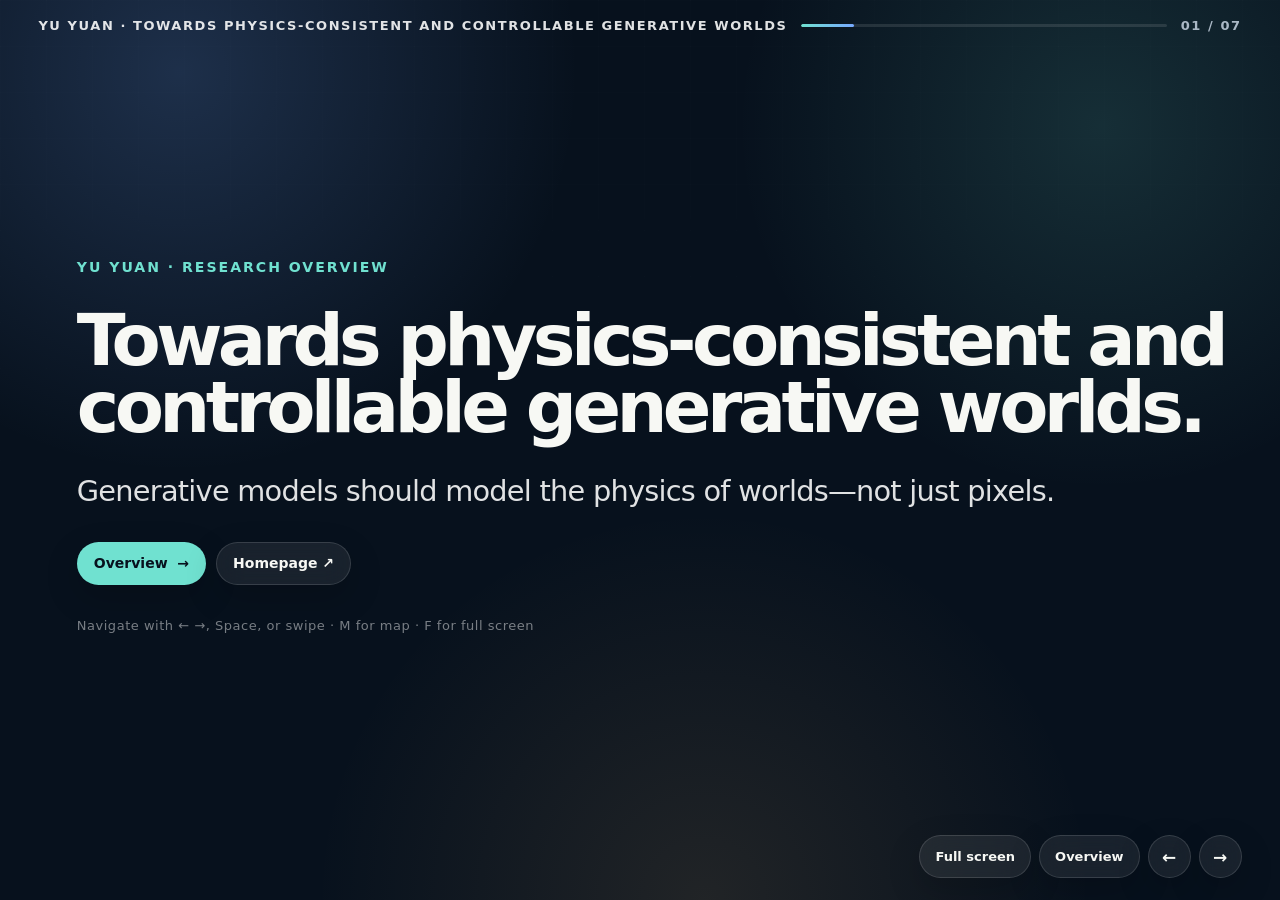
==== commit ccb69cca: "update slides good" ====
--- a/yu_work_slides/index.html
+++ b/yu_work_slides/index.html
@@ -79,7 +79,7 @@
     transition: opacity .34s ease, transform .34s ease;
   }
   .slide.active { display: grid; opacity: 1; transform: none; }
-  .safe { width: min(1380px, 100%); height: 100%; margin: auto; display: grid; align-content: center; gap: clamp(18px, 3vh, 32px); }
+  .safe { width: min(1380px, 100%); height: 100%; max-height: 760px; margin: auto; display: grid; align-content: center; gap: clamp(22px, 3.5vh, 34px); }
   .eyebrow { color: var(--cyan); font-size: clamp(14px, 1.1vw, 16px); font-weight: 800; letter-spacing: .14em; text-transform: uppercase; }
   h1, h2, h3, p { margin: 0; }
   h1 { max-width: 1220px; font-size: clamp(50px, 7.4vw, 106px); line-height: .94; letter-spacing: -.064em; }
@@ -118,7 +118,7 @@
   .hint { color: rgba(255,255,255,.46); font-size: 13px; letter-spacing: .04em; }
   .glass { border: 1px solid var(--line); border-radius: 26px; background: linear-gradient(155deg, rgba(255,255,255,.10), rgba(255,255,255,.04)); box-shadow: var(--shadow); }
   .split { display: grid; grid-template-columns: minmax(0, 3fr) minmax(360px, 2fr); gap: clamp(28px, 4vw, 56px); align-items: center; align-content: center; }
-  .copy { display: grid; gap: clamp(12px, 2vh, 17px); align-content: center; }
+  .copy { display: grid; height: auto; gap: clamp(17px, 2.7vh, 24px); align-content: center; }
   .split h2 { max-width: 760px; font-size: clamp(36px, 3.5vw, 50px); line-height: .98; }
   .split .copy > p { max-width: 720px; font-size: clamp(17px, 1.3vw, 20px); line-height: 1.38; }
   .figure-wrap { position: relative; padding: 12px; }
@@ -126,7 +126,7 @@
   .figure { display: block; width: 100%; max-height: 58vh; object-fit: contain; border-radius: 18px; background: #fff; }
   .media-grid { display: grid; width: 100%; overflow: hidden; gap: 4px; border-radius: 18px; background: #fff; }
   .media-grid img, .media-grid video { display: block; width: 100%; height: 100%; min-width: 0; object-fit: contain; background: #fff; }
-  .split > .figure-wrap { width: 100%; justify-self: stretch; padding: 0; border: 0; border-radius: 0; background: none; box-shadow: none; }
+  .split > .figure-wrap { width: 100%; align-self: center; justify-self: stretch; padding: 0; border: 0; border-radius: 0; background: none; box-shadow: none; }
   .split > .figure-wrap::after { display: none; }
   .split .media-grid, .split .figure { height: auto; max-height: 50vh; border-radius: 12px; }
   .split .media-grid { gap: 10px; background: transparent; }
@@ -153,9 +153,9 @@
   .project-points small { display: block; margin-bottom: 6px; color: var(--cyan); font-size: 12px; font-weight: 850; letter-spacing: .12em; text-transform: uppercase; }
   .project-points span { color: rgba(255,255,255,.82); font-size: 13.5px; line-height: 1.38; }
 
-  .question { display: grid; gap: clamp(26px, 5vh, 50px); text-align: center; justify-items: center; }
+  .question { display: grid; gap: clamp(26px, 5vh, 50px); align-content: center; text-align: center; justify-items: center; }
   .question h2 { max-width: 1180px; }
-  .overview { gap: clamp(22px, 3.5vh, 36px); }
+  .overview { gap: clamp(42px, 7vh, 64px); }
   .overview-intro { display: grid; }
   .overview-intro h2 { max-width: 1180px; font-size: clamp(38px, 4.8vw, 68px); }
   .timeline { position: relative; display: grid; width: 100%; grid-template-columns: repeat(4, minmax(0, 1fr)); gap: clamp(12px, 2vw, 28px); }
@@ -213,8 +213,9 @@
     .deck { min-height: 100vh; height: auto; }
     .slide { position: relative; min-height: 100vh; height: auto; overflow: auto; }
     .slide:not(.active) { display: none; }
-    .safe { height: auto; min-height: calc(100vh - 142px); }
+    .safe { height: auto; max-height: none; min-height: calc(100vh - 142px); align-content: start; }
     .split { grid-template-columns: 1fr; align-content: start; }
+    .split .copy { height: auto; align-content: start; }
     .split > .figure-wrap { width: min(820px, 100%); justify-self: center; }
     .figure { max-height: 40vh; }
     .project-points { grid-template-columns: 1fr; }
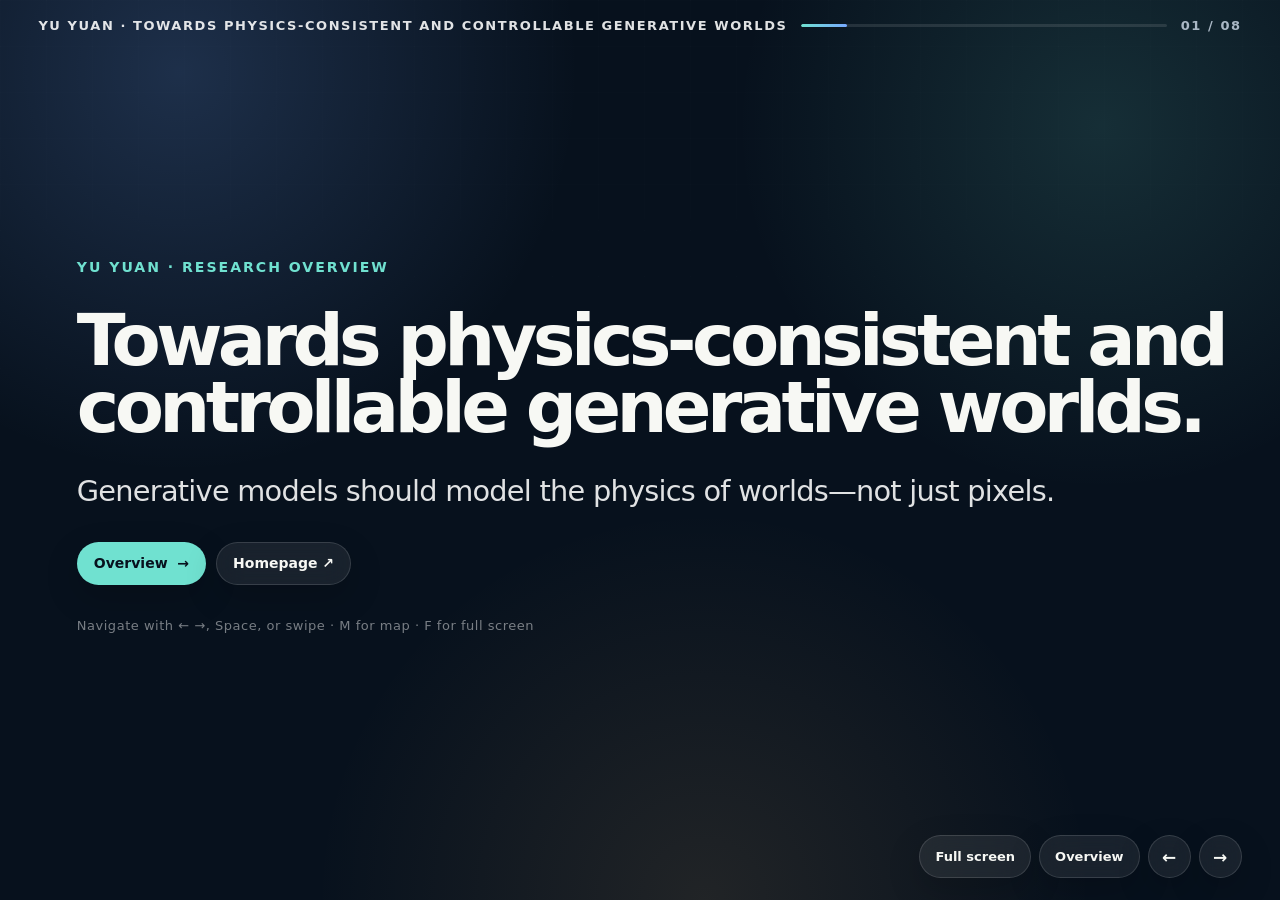
==== commit 49243b07: "update slides" ====
--- a/yu_work_slides/index.html
+++ b/yu_work_slides/index.html
@@ -18,6 +18,7 @@
     --blue: #77a9ff;
     --gold: #f4bd73;
     --coral: #ff897d;
+    --violet: #c6a0ff;
     --shadow: 0 28px 90px rgba(0,0,0,.38);
   }
   * { box-sizing: border-box; }
@@ -158,16 +159,16 @@
   .overview { gap: clamp(42px, 7vh, 64px); }
   .overview-intro { display: grid; }
   .overview-intro h2 { max-width: 1180px; font-size: clamp(38px, 4.8vw, 68px); }
-  .timeline { position: relative; display: grid; width: 100%; grid-template-columns: repeat(4, minmax(0, 1fr)); gap: clamp(12px, 2vw, 28px); }
+  .timeline { position: relative; display: grid; width: 100%; grid-template-columns: repeat(5, minmax(0, 1fr)); gap: clamp(12px, 2vw, 28px); }
   .timeline::before {
     content: "";
     position: absolute;
     top: 27px;
-    left: 12.5%;
-    right: 12.5%;
+    left: 10%;
+    right: 10%;
     height: 4px;
     border-radius: 99px;
-    background: linear-gradient(90deg, var(--coral), var(--gold), var(--blue), var(--cyan));
+    background: linear-gradient(90deg, var(--coral), var(--gold), var(--blue), var(--cyan), var(--violet));
     box-shadow: 0 0 28px rgba(112,225,208,.24);
   }
   .milestone {
@@ -186,6 +187,7 @@
   .milestone:nth-child(2) { --tone: var(--gold); }
   .milestone:nth-child(3) { --tone: var(--blue); }
   .milestone:nth-child(4) { --tone: var(--cyan); }
+  .milestone:nth-child(5) { --tone: var(--violet); }
   .milestone-dot {
     display: grid;
     width: 58px;
@@ -238,6 +240,40 @@
     .milestone-meta { grid-column: 2; grid-row: 3; }
     .nav { right: 14px; bottom: 14px; }
   }
+  .project-timeline {
+    grid-column: 1 / -1;
+    width: 100%;
+    padding: 4px 0 12px;
+  }
+  .project-timeline .timeline { --step-gap: 12px; gap: var(--step-gap); }
+  .project-timeline .timeline::before { display: none; }
+  .project-timeline .milestone:not(:last-child)::after {
+    content: "";
+    position: absolute;
+    top: 18px;
+    left: calc(50% + 28px);
+    width: max(0px, calc(100% + var(--step-gap) - 56px));
+    height: 2px;
+    background: var(--tone);
+    opacity: .45;
+    pointer-events: none;
+  }
+  .project-timeline .milestone:hover { transform: none; }
+  .project-timeline .milestone { gap: 6px; padding: 0 4px; opacity: .48; }
+  .project-timeline .milestone:hover,
+  .project-timeline .milestone[aria-current="step"] { opacity: 1; }
+  .project-timeline .milestone-dot { width: 38px; height: 38px; font-size: 11px; box-shadow: 0 0 0 5px var(--bg); }
+  .project-timeline .milestone[aria-current="step"] .milestone-dot { outline: 2px solid var(--tone); outline-offset: 5px; }
+  .project-timeline .milestone h3 { margin-top: 5px; font-size: clamp(12px, 1.2vw, 18px); line-height: 1.2; }
+  .project-timeline .milestone[aria-current="step"] h3 { color: var(--tone); }
+  .project-timeline .milestone-venue,
+  .project-timeline .milestone-meta { display: none; }
+  @media (max-width: 640px) {
+    .project-timeline .timeline { --step-gap: 5px; grid-template-columns: repeat(5, minmax(0, 1fr)); }
+    .project-timeline .milestone { display: flex; flex-direction: column; align-items: center; text-align: center; padding: 0; }
+    .project-timeline .milestone h3 { font-size: 10px; overflow-wrap: anywhere; }
+  }
+
   @media (prefers-reduced-motion: reduce) {
     *, *::before, *::after { scroll-behavior: auto !important; transition-duration: .01ms !important; }
   }
@@ -247,7 +283,7 @@
 <div class="topbar" aria-hidden="true">
   <span class="brand">Yu Yuan · Towards Physics-consistent and Controllable Generative Worlds</span>
   <div class="progress"><i id="bar"></i></div>
-  <span id="count">01 / 07</span>
+  <span id="count">01 / 08</span>
 </div>
 
 <main class="deck" id="deck">
@@ -267,7 +303,7 @@
   <section class="slide" data-route="mission" aria-label="Research mission">
     <div class="safe overview">
       <div class="overview-intro">
-        <h2>Can generative models follow physical rules across <span class="accent">camera, dynamics, space–time, and action?</span></h2>
+        <h2>Can generative models follow physical rules across <span class="accent">camera, dynamics, space–time, action, and editing?</span></h2>
       </div>
       <div class="timeline">
         <a class="milestone" href="#genphoto">
@@ -291,8 +327,14 @@
         <a class="milestone" href="#optiworld">
           <span class="milestone-dot">04</span>
           <h3>OptiWorld</h3>
+          <span class="milestone-venue">NeurIPS 2026</span>
+          <span class="milestone-meta">Action · Optimal control</span>
+        </a>
+        <a class="milestone" href="#rvd">
+          <span class="milestone-dot">05</span>
+          <h3>RVD</h3>
           <span class="milestone-venue">Under Review</span>
-          <span class="milestone-meta">Action · Optimal control</span>
+          <span class="milestone-meta">Editing · World dynamics</span>
         </a>
       </div>
     </div>
@@ -302,7 +344,7 @@
     <div class="safe split">
       <div class="copy">
         <div class="project-kicker">
-          <div class="project-no">01 / 04</div>
+          <div class="project-no">01 / 05</div>
           <div class="paper-line"><strong>CVPR 2025 Highlight</strong><span>Generative Photography: Scene-Consistent Camera Control for Realistic Text-to-Image Synthesis</span></div>
         </div>
         <h2>Control the camera, preserve the world.</h2>
@@ -312,7 +354,7 @@
           <div><small>Idea</small><span>Dimensional lifting disentangles scene and camera; differentiated parameter injection enables fine-grained control.</span></div>
           <div><small>Result</small><span>Control bokeh, focal length, shutter speed, and color temperature while preserving scene identity.</span></div>
         </div>
-        <div class="actions"><a class="button primary" href="https://yuyuanspace.com/GenerativePhotography/" target="_blank" rel="noopener">Project page ↗</a><a class="button" href="#mission">Back to overview</a></div>
+        <div class="actions"><a class="button primary" href="https://yuyuanspace.com/GenerativePhotography/" target="_blank" rel="noopener">Project page ↗</a></div>
       </div>
       <div class="figure-wrap glass">
         <div class="media-grid genphoto-grid" aria-label="Generative Photography camera-control results">
@@ -329,7 +371,7 @@
     <div class="safe split">
       <div class="copy">
         <div class="project-kicker">
-          <div class="project-no">02 / 04</div>
+          <div class="project-no">02 / 05</div>
           <div class="paper-line"><strong>ICLR 2026</strong><span>NewtonGen: Physics-Consistent and Controllable Text-to-Video Generation via Neural Newtonian Dynamics</span></div>
         </div>
         <h2>Give video generation a sense of physics.</h2>
@@ -339,7 +381,7 @@
           <div><small>Idea</small><span>Learn Neural Newtonian Dynamics, then guide video generation with explicit physical states.</span></div>
           <div><small>Result</small><span>Diverse, physically consistent, and controllable video generation.</span></div>
         </div>
-        <div class="actions"><a class="button primary" href="https://yuyuanspace.com/NewtonGen/" target="_blank" rel="noopener">Project page ↗</a><a class="button" href="#mission">Back to overview</a></div>
+        <div class="actions"><a class="button primary" href="https://yuyuanspace.com/NewtonGen/" target="_blank" rel="noopener">Project page ↗</a></div>
       </div>
       <div class="figure-wrap glass">
         <div class="media-grid newtongen-grid" aria-label="NewtonGen physics-consistent motion results">
@@ -354,7 +396,7 @@
     <div class="safe split">
       <div class="copy">
         <div class="project-kicker">
-          <div class="project-no">03 / 04</div>
+          <div class="project-no">03 / 05</div>
           <div class="paper-line"><strong>CVPR 2026</strong><span>SeeU: Seeing the Unseen World via 4D Dynamics-Aware Generation</span></div>
         </div>
         <h2>See beyond the observed time and space.</h2>
@@ -364,7 +406,7 @@
           <div><small>Idea</small><span>Learn continuous 4D dynamics as the backbone of 4D world generation.</span></div>
           <div><small>Result</small><span>Temporal, spatial, and edited unseen-world generation.</span></div>
         </div>
-        <div class="actions"><a class="button primary" href="https://yuyuanspace.com/SeeU/" target="_blank" rel="noopener">Project page ↗</a><a class="button" href="#mission">Back to overview</a></div>
+        <div class="actions"><a class="button primary" href="https://yuyuanspace.com/SeeU/" target="_blank" rel="noopener">Project page ↗</a></div>
       </div>
       <div class="figure-wrap glass">
         <div class="media-grid seeu-grid" aria-label="SeeU unseen world generation results">
@@ -380,8 +422,8 @@
     <div class="safe split">
       <div class="copy">
         <div class="project-kicker">
-          <div class="project-no">04 / 04</div>
-          <div class="paper-line"><strong>Under Review</strong><span>OptiWorld: Optimal Control for Video World Generation under Physical Constraints</span></div>
+          <div class="project-no">04 / 05</div>
+          <div class="paper-line"><strong>NeurIPS 2026</strong><span>OptiWorld: Optimal Control for Video World Generation under Physical Constraints</span></div>
         </div>
         <h2>Plan a better future, then render it.</h2>
         <p>OptiWorld makes video world models choose better futures: safer, smoother, more efficient, and physically constrained motions before rendering.</p>
@@ -390,13 +432,35 @@
           <div><small>Idea</small><span>Introduce classical optimal control before video rendering.</span></div>
           <div><small>Result</small><span>Safer, more efficient goal-conditioned I2V and video refinement.</span></div>
         </div>
-        <div class="actions"><a class="button primary" href="https://yuyuanspace.com/OptiWorld/" target="_blank" rel="noopener">Project page ↗</a><a class="button" href="#mission">Back to overview</a></div>
+        <div class="actions"><a class="button primary" href="https://yuyuanspace.com/OptiWorld/" target="_blank" rel="noopener">Project page ↗</a></div>
       </div>
       <div class="figure-wrap glass">
         <div class="media-grid optiworld-grid" aria-label="OptiWorld controlled video generation results">
           <img src="../images/OptiWorld.gif" alt="OptiWorld research teaser">
           <video autoplay loop muted playsinline preload="metadata" aria-label="OptiWorld goal-conditioned image-to-video Case 6"><source src="https://yuyuanspace.com/OptiWorld/static/videos/optiworld/image_goal_conditioned_I2V/comparison_6/OptiWorld.mp4" type="video/mp4"></video>
         </div>
+      </div>
+    </div>
+  </section>
+
+  <section class="slide" data-route="rvd" aria-label="RVD: Edit world dynamics">
+    <div class="safe split">
+      <div class="copy">
+        <div class="project-kicker">
+          <div class="project-no">05 / 05</div>
+          <div class="paper-line"><strong>Under Review</strong><span>RVD: Reimagine Video Dynamics</span></div>
+        </div>
+        <h2>Edit world dynamics</h2>
+        <p>Edit how a world evolves by disentangling video dynamics from visual context.</p>
+        <div class="project-points">
+          <div><small>Problem</small><span>Appearance and motion are entangled, making dynamics difficult to edit while preserving the scene.</span></div>
+          <div><small>Idea</small><span>Learn a compact dynamics token and edit it with language instructions, then render it with the visual context.</span></div>
+          <div><small>Result</small><span>Video dynamics editing, training-free retiming, and appearance re-rendering.</span></div>
+        </div>
+        <div class="actions"><a class="button primary" href="https://yuyuanspace.com/RVD/" target="_blank" rel="noopener">Project page ↗</a></div>
+      </div>
+      <div class="figure-wrap glass">
+        <img class="figure" src="../images/RVD_teaser.gif" alt="RVD examples: dynamics editing, retiming, and appearance re-rendering">
       </div>
     </div>
   </section>
@@ -425,6 +489,21 @@
 (() => {
   const slides = [...document.querySelectorAll('.slide')];
   const routes = slides.map(slide => slide.dataset.route);
+  // Reuse the overview milestones so project navigation stays in sync.
+  const overviewTimeline = document.querySelector('.overview .timeline');
+  document.querySelectorAll('.slide .safe.split').forEach(layout => {
+    const route = layout.closest('.slide').dataset.route;
+    const navigation = document.createElement('nav');
+    navigation.className = 'project-timeline';
+    navigation.setAttribute('aria-label', 'Research progress and project navigation');
+    const timeline = overviewTimeline.cloneNode(true);
+    timeline.querySelectorAll('.milestone').forEach(link => {
+      if (link.getAttribute('href') === `#${route}`) link.setAttribute('aria-current', 'step');
+    });
+    navigation.append(timeline);
+    layout.prepend(navigation);
+  });
+
   const bar = document.getElementById('bar');
   const count = document.getElementById('count');
   const fullscreenButton = document.getElementById('fullscreenButton');
